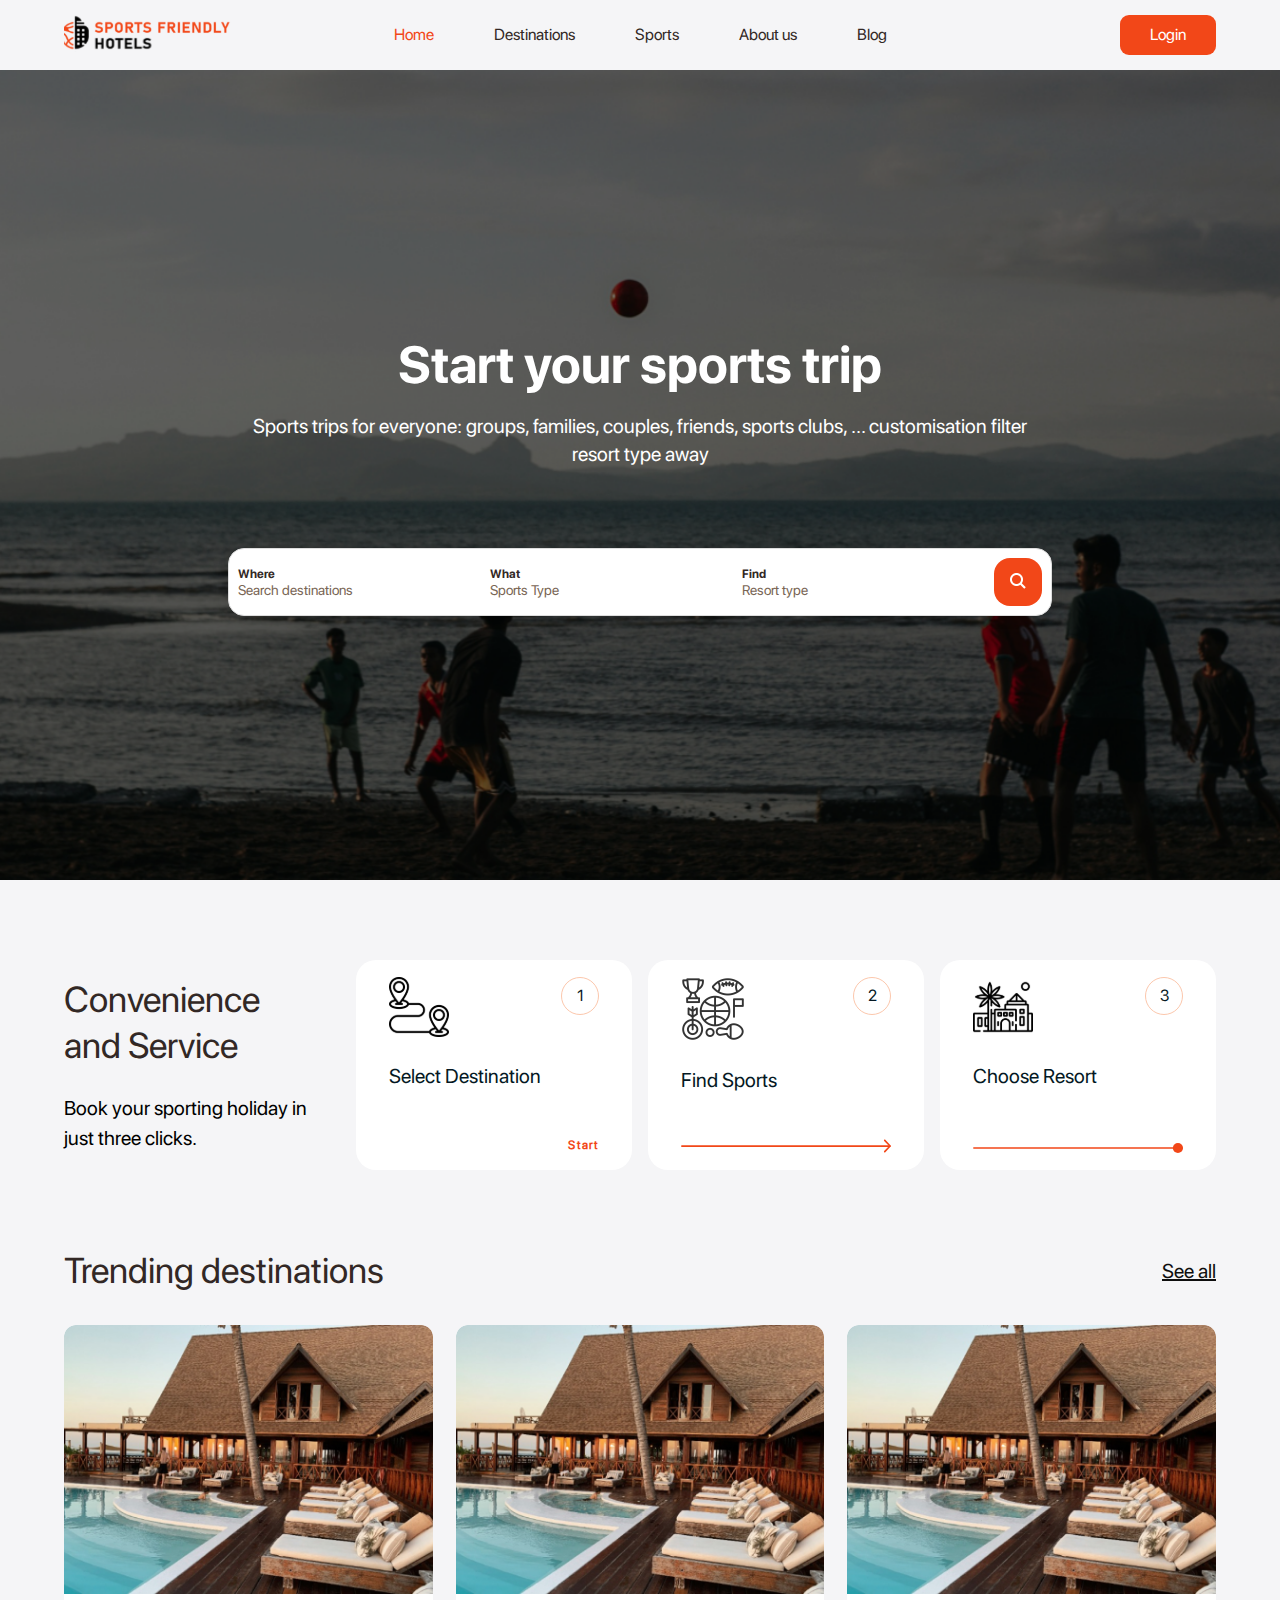
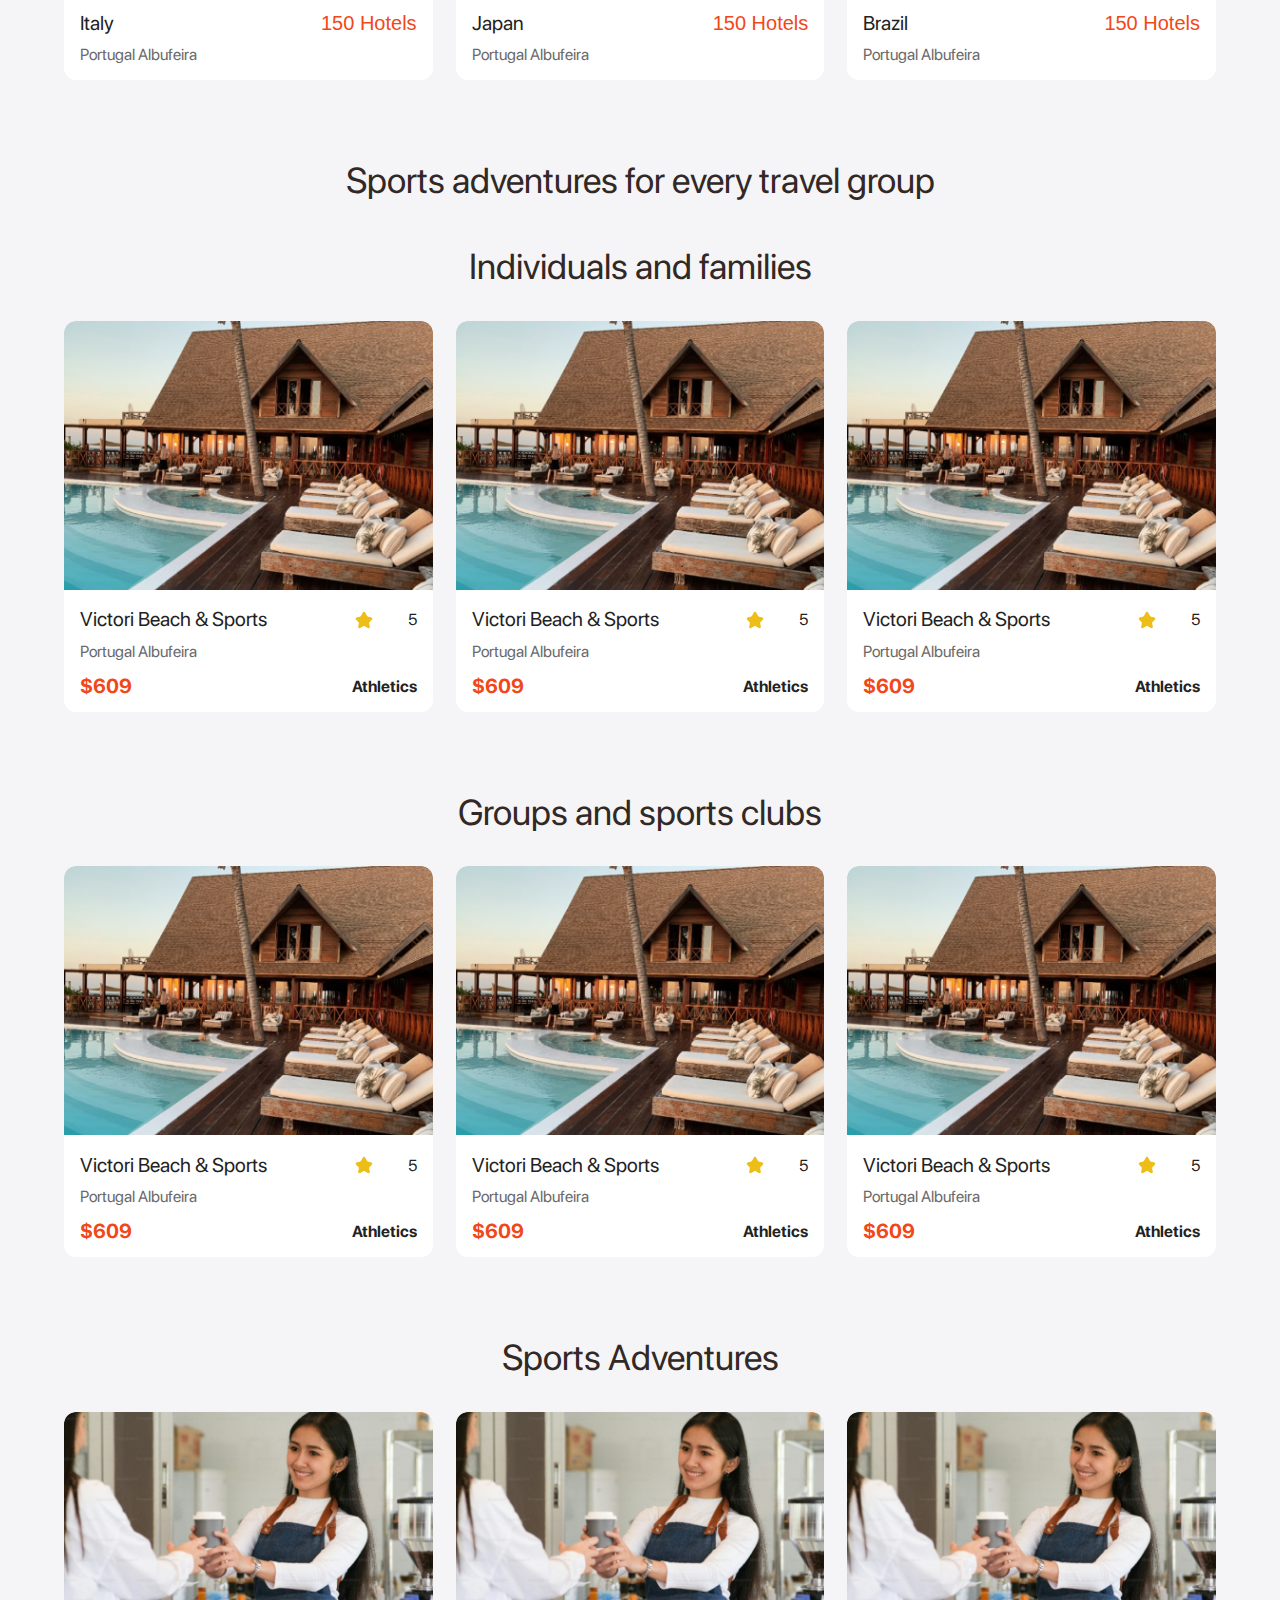
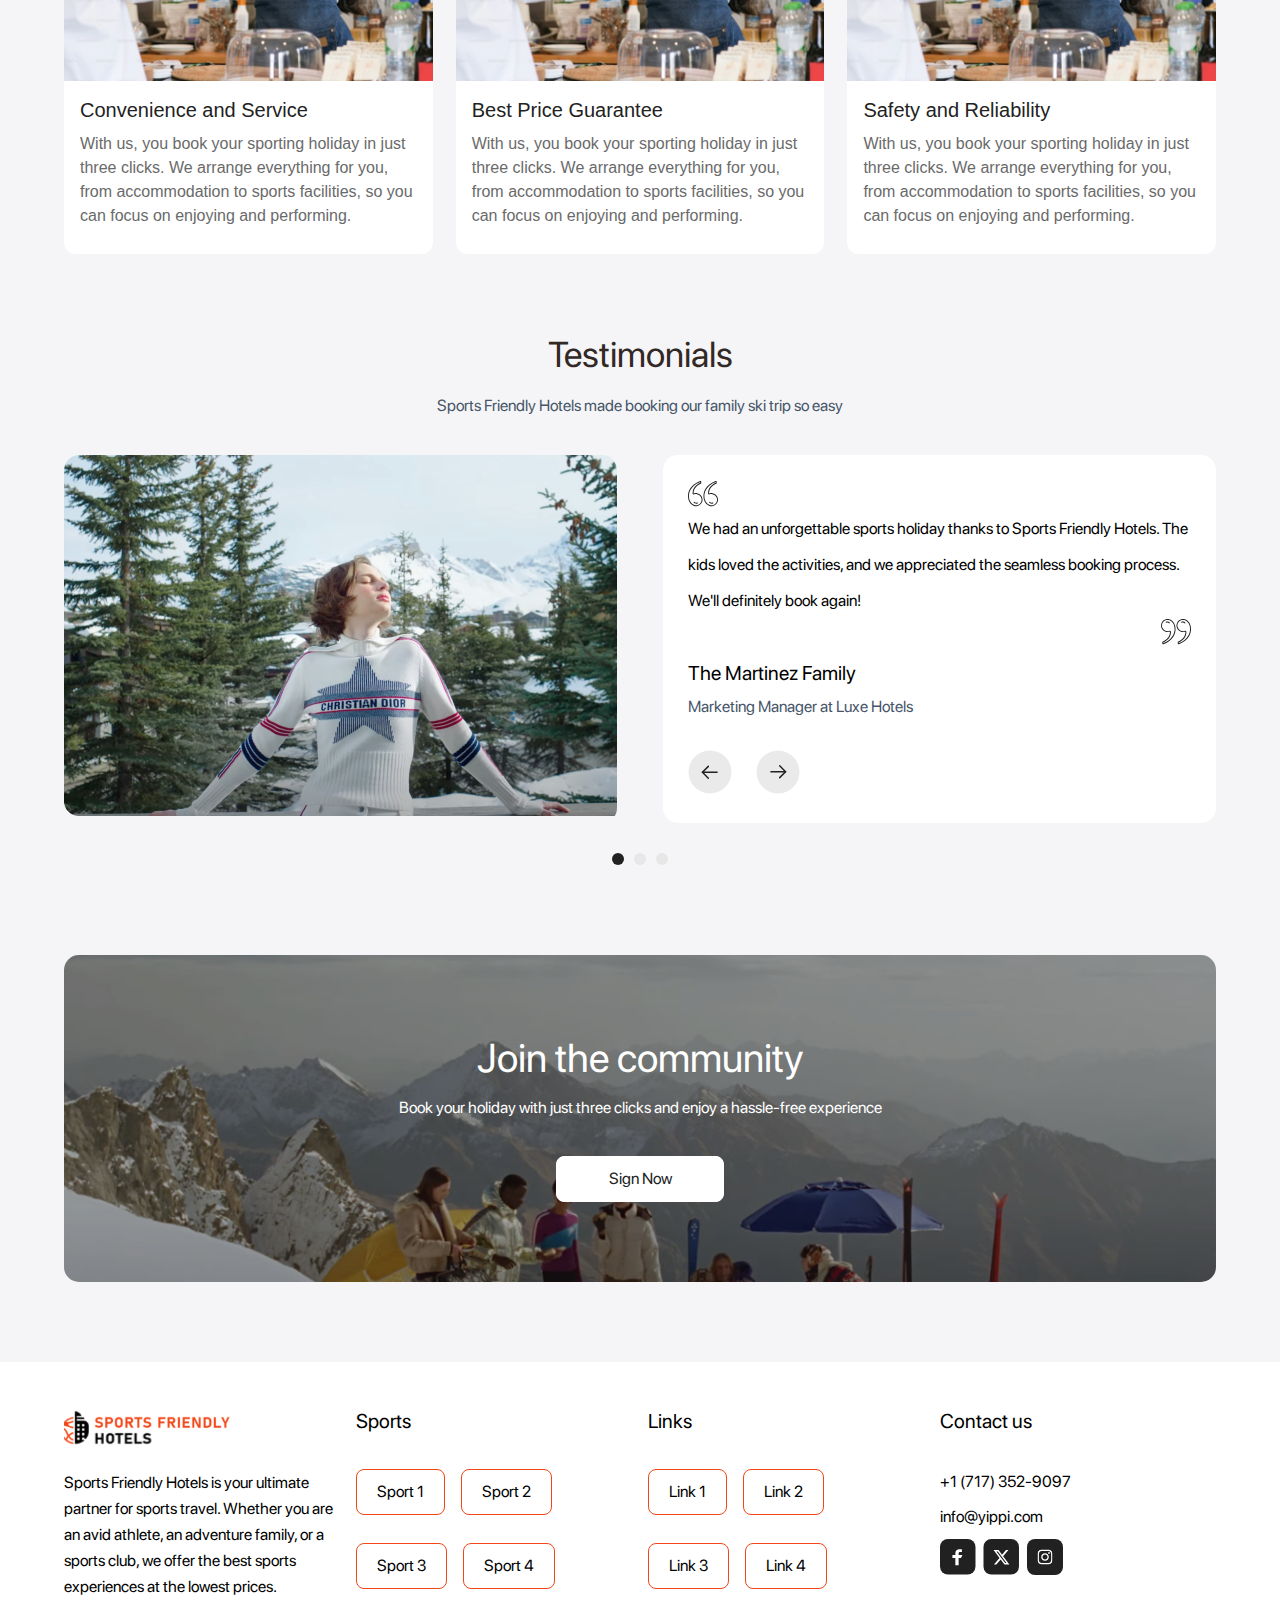
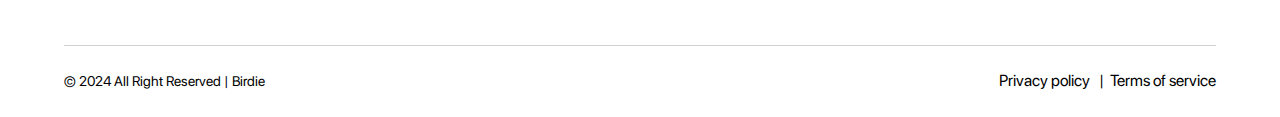
==== index.html @ bbcb5675 "sport website added" ====
<!DOCTYPE html>
<html lang="en">
  <head>
    <meta charset="UTF-8" />
    <meta name="viewport" content="width=device-width, initial-scale=1.0" />
    <title>Document</title>
    <link rel="stylesheet" href="./css/style.css" />
  </head>
  <body>
    <!-- header == -->
    <div class="header">
      <div class="logo">
        <a href="./index.html"><img src="./img/logoHome.svg" alt="" /></a>
      </div>
      <ul>
        <li><a class="active" href="./index.html">Home</a></li>
        <li><a href="./search.html">Destinations</a></li>
        <li><a href="#">Sports</a></li>
        <li><a href="./about.html">About us</a></li>
        <li><a href="#">Blog</a></li>
      </ul>
      <div class="login">
        <a href="./login.html">Login</a>
      </div>
    </div>
    <!-- hero == -->
    <div class="hero">
      <div class="heroInner">
        <h2>Start your sports trip</h2>
        <p>
          Sports trips for everyone: groups, families, couples, friends, sports
          clubs, ... customisation filter resort type away
        </p>
        <form class="filter">
          <div class="where" id="whereSelect">
            <h6>Where</h6>
            <p style="margin: 0px" class="addSelect">Search destinations</p>
            <div class="dropDown">
              <div class="dropInner">
                <span class="where">Griekenland</span>
                <span class="where">Portugal</span>
                <span class="where">Spain</span>
                <span class="where">Spanje</span>
                <span class="where">Turkije</span>
                <span class="where">Verenigd Koninkrijk</span>
              </div>
            </div>
          </div>
          <div class="what" id="whatSelect">
            <h6>What</h6>
            <p style="margin: 0px" class="addSelectSports">Sports Type</p>
            <div class="dropDownSport">
              <div class="dropInnerSport">
                <span class="what">Football</span>
                <span class="what">Triathlon</span>
                <span class="what">Swimming</span>
                <span class="what">Tennis</span>
                <span class="what">Yoga</span>
                <span class="what">Fitness</span>
                <span class="what">Athletics</span>
                <span class="what">Golf</span>
                <span class="what">Handball</span>
                <span class="what">Hiking</span>
                <span class="what">Hockey</span>
                <span class="what">Rugby</span>
                <span class="what">Table tennis</span>
                <span class="what">Basketball</span>
                <span class="what">Climbing</span>
                <span class="what">Squash</span>
                <span class="what">Windsurfing</span>
                <span class="what">Cycling</span>
                <span class="what">Sking</span>
                <span class="what">Snowboarding</span>
                <span class="what">Athletics - throwing events</span>
                <span class="what">Athletics - jumping events</span>
              </div>
            </div>
          </div>
          <div class="find" id="findSelect">
            <h6>Find</h6>
            <p style="margin: 0px" class="addSelectResort">Resort type</p>
            <div class="dropDownResort">
              <div class="dropInnerResort">
                <span class="resort">Sports Hotels</span>
                <span class="resort">Hotels near Sports Arenas</span>
                <span class="resort">Resort and Holiday Hotels</span>
                <span class="resort">Budget Hotels and Motels</span>
                <span class="resort">Aparthotels</span>
                <span class="resort">Hotels with Sports Bars</span>
                <span class="resort">Hostels</span>
                <span class="resort">Business Hotels</span>
              </div>
            </div>
          </div>
          <button class="btnSearch">
           <a href="./search.html"> <img src="./img/search.png" alt="" /></a>
          </button>
        </form>
      </div>
    </div>

    <!-- convenience ==== -->
    <div class="convenience">
      <div class="row">
        <div class="card">
          <h3>Convenience and Service</h3>
          <p>Book your sporting holiday in just three clicks.</p>
        </div>
        <div class="card">
          <div class="headCard">
            <img src="./img/destinationIcon.svg" alt="" />
            <span>1</span>
          </div>
          <p class="selectPara">Select Destination</p>
          <p class="start">Start</p>
        </div>
        <div class="card">
          <div class="headCard">
            <img src="./img/sportIcon.svg" alt="" />
            <span>2</span>
          </div>
          <p class="selectPara">Find Sports</p>
          <img class="findLine" src="./img/findLine.svg" alt="" />
        </div>
        <div class="card">
          <div class="headCard">
            <img src="./img/resortIcon.svg" alt="" />
            <span>3</span>
          </div>
          <p class="selectPara">Choose Resort</p>
          <img class="findLine" src="./img/choseResotLIne.svg" alt="" />
        </div>
      </div>
    </div>
    <!-- trending destinations === -->
    <div class="trendingDestination">
      <div class="inner">
        <div class="headerTrending">
          <h3>Trending destinations</h3>
          <a href="#">See all</a>
        </div>
        <div class="rowList">
          <div class="card">
            <img class="heroImgCard" src="./img/imagesHotel.png" alt="" />
            <div class="detailsCard">
              <div class="rowCard">
                <h4>Italy</h4>
                <h3>150 Hotels</h3>
              </div>
              <p style="margin-bottom: 0px!important;">Portugal Albufeira</p>
            </div>
          </div>
          <div class="card">
            <img class="heroImgCard" src="./img/imagesHotel.png" alt="" />
            <div class="detailsCard">
              <div class="rowCard">
                <h4>Japan</h4>
                <h3>150 Hotels</h3>
              </div>
              <p style="margin-bottom: 0px!important;">Portugal Albufeira</p>
            </div>
          </div>
          <div class="card">
            <img class="heroImgCard" src="./img/imagesHotel.png" alt="" />
            <div class="detailsCard">
              <div class="rowCard">
                <h4>Brazil</h4>
                <h3>150 Hotels</h3>
              </div>
              <p style="margin-bottom: 0px!important;">Portugal Albufeira</p>
            </div>
          </div>
        </div>
      </div>
    </div>

    <!-- Sports adventures for every travel group
Individuals and families -->
    <div class="trendingDestination sportAdv">
      <div class="inner">
        <div class="headerTrending">
          <h3 style="text-align: center; width: 100%">
            Sports adventures for every travel group <br /> <br> 
            Individuals and families
          </h3>
          <!-- <a href="#">See all</a> -->
        </div>
        <div class="rowList">
          <div class="card">
            <img class="heroImgCard" src="./img/imagesHotel.png" alt="" />
            <div class="detailsCard">
              <div class="rowCard">
                <h4>Victori Beach & Sports</h4>
                <span><img src="./img/star.svg" alt="" /> 5</span>
              </div>
              <p>Portugal Albufeira</p>
              <div class="footerCard">
                <h3>$609</h3>
                <h4>Athletics</h4>
              </div>
            </div>
          </div>
          <div class="card">
            <img class="heroImgCard" src="./img/imagesHotel.png" alt="" />
            <div class="detailsCard">
              <div class="rowCard">
                <h4>Victori Beach & Sports</h4>
                <span><img src="./img/star.svg" alt="" /> 5</span>
              </div>
              <p>Portugal Albufeira</p>
              <div class="footerCard">
                <h3>$609</h3>
                <h4>Athletics</h4>
              </div>
            </div>
          </div>
          <div class="card">
            <img class="heroImgCard" src="./img/imagesHotel.png" alt="" />
            <div class="detailsCard">
              <div class="rowCard">
                <h4>Victori Beach & Sports</h4>
                <span><img src="./img/star.svg" alt="" /> 5</span>
              </div>
              <p>Portugal Albufeira</p>
              <div class="footerCard">
                <h3>$609</h3>
                <h4>Athletics</h4>
              </div>
            </div>
          </div>
        </div>
      </div>
    </div>

    <!-- Groups and sports clubs here ====== -->
    <div class="trendingDestination GroupsAdnClub">
      <div class="inner">
        <div class="headerTrending">
          <h3 style="text-align: center; width: 100%">
            Groups and sports clubs
          </h3>
          <!-- <a href="#">See all</a> -->
        </div>
        <div class="rowList">
          <div class="card">
            <img class="heroImgCard" src="./img/imagesHotel.png" alt="" />
            <div class="detailsCard">
              <div class="rowCard">
                <h4>Victori Beach & Sports</h4>
                <span><img src="./img/star.svg" alt="" /> 5</span>
              </div>
              <p>Portugal Albufeira</p>
              <div class="footerCard">
                <h3>$609</h3>
                <h4>Athletics</h4>
              </div>
            </div>
          </div>
          <div class="card">
            <img class="heroImgCard" src="./img/imagesHotel.png" alt="" />
            <div class="detailsCard">
              <div class="rowCard">
                <h4>Victori Beach & Sports</h4>
                <span><img src="./img/star.svg" alt="" /> 5</span>
              </div>
              <p>Portugal Albufeira</p>
              <div class="footerCard">
                <h3>$609</h3>
                <h4>Athletics</h4>
              </div>
            </div>
          </div>
          <div class="card">
            <img class="heroImgCard" src="./img/imagesHotel.png" alt="" />
            <div class="detailsCard">
              <div class="rowCard">
                <h4>Victori Beach & Sports</h4>
                <span><img src="./img/star.svg" alt="" /> 5</span>
              </div>
              <p>Portugal Albufeira</p>
              <div class="footerCard">
                <h3>$609</h3>
                <h4>Athletics</h4>
              </div>
            </div>
          </div>
        </div>
      </div>
    </div>
    <!-- adventure here ==== -->
    <!-- <div class="adventure">
      <h3>Sports adventures for every travel group
        Individuals and families</h3>
      <div class="inner">
        <div class="row">
          <div class="card">
            <h4>Individual and Family</h4>
            <div class="text">
              <img src="./img/Search.svg" alt="" />
              <span>
                <h5>Experience</h5>
                <p>
                  Unique sports experiences, luxury accommodations, and carefree
                  holidays.
                </p>
              </span>
            </div>
            <div class="text">
              <img src="./img/Paper.svg" alt="" />
              <span>
                <h5>Wishes</h5>
                <p>Combination of rest, sports, and learning new things.</p>
              </span>
            </div>
            <div class="text">
              <img src="./img/Setting.svg" alt="" />
              <span>
                <h5>Objections</h5>
                <p>
                  Budget constraints, hassle-free booking, quality of
                  facilities.
                </p>
              </span>
            </div>
          </div>
          <div class="img">
            <img src="./img/Rectangle 8.png" alt="" />
          </div>
        </div>
        <div class="row">
          <div class="img">
            <img src="./img/Rectangle 8.png" alt="" />
          </div>
          <div class="card">
            <h4>Individual and Family</h4>
            <div class="text">
              <img src="./img/Search.svg" alt="" />
              <span>
                <h5>Experience</h5>
                <p>
                  Unique sports experiences, luxury accommodations, and carefree
                  holidays.
                </p>
              </span>
            </div>
            <div class="text">
              <img src="./img/Paper.svg" alt="" />
              <span>
                <h5>Wishes</h5>
                <p>Combination of rest, sports, and learning new things.</p>
              </span>
            </div>
            <div class="text">
              <img src="./img/Setting.svg" alt="" />
              <span>
                <h5>Objections</h5>
                <p>
                  Budget constraints, hassle-free booking, quality of
                  facilities.
                </p>
              </span>
            </div>
          </div>
        </div>
        <div class="row">
          <div class="card">
            <h4>Individual and Family</h4>
            <div class="text">
              <img src="./img/Search.svg" alt="" />
              <span>
                <h5>Experience</h5>
                <p>
                  Unique sports experiences, luxury accommodations, and carefree
                  holidays.
                </p>
              </span>
            </div>
            <div class="text">
              <img src="./img/Paper.svg" alt="" />
              <span>
                <h5>Wishes</h5>
                <p>Combination of rest, sports, and learning new things.</p>
              </span>
            </div>
            <div class="text">
              <img src="./img/Setting.svg" alt="" />
              <span>
                <h5>Objections</h5>
                <p>
                  Budget constraints, hassle-free booking, quality of
                  facilities.
                </p>
              </span>
            </div>
          </div>
          <div class="img">
            <img src="./img/Rectangle 8.png" alt="" />
          </div>
        </div>
      </div>
    </div> -->

    <!-- sports adventure ==== -->
    <div class="sportAdventure">
      <div class="inner">
        <h3>Sports Adventures</h3>
        <div class="row">
          <div class="card">
            <img src="./img/advn.png" alt="" />
            <div class="footerAdven">
              <h5>Convenience and Service</h5>
              <p>
                With us, you book your sporting holiday in just three clicks. We
                arrange everything for you, from accommodation to sports
                facilities, so you can focus on enjoying and performing.
              </p>
            </div>
          </div>
          <div class="card">
            <img src="./img/advn.png" alt="" />
            <div class="footerAdven">
              <h5>Best Price Guarantee</h5>
              <p>
                With us, you book your sporting holiday in just three clicks. We
                arrange everything for you, from accommodation to sports
                facilities, so you can focus on enjoying and performing.
              </p>
            </div>
          </div>
          <div class="card">
            <img src="./img/advn.png" alt="" />
            <div class="footerAdven">
              <h5>Safety and Reliability</h5>
              <p>
                With us, you book your sporting holiday in just three clicks. We
                arrange everything for you, from accommodation to sports
                facilities, so you can focus on enjoying and performing.
              </p>
            </div>
          </div>
        </div>
      </div>
    </div>

    <!-- testimonial here ==== -->
    <div class="testimonial">
      <div class="inner">
        <h3>Testimonials</h3>
        <p>Sports Friendly Hotels made booking our family ski trip so easy</p>
        <div class="row">
          <div class="leftContent">
            <img class="testCover" src="./img/testimonialCover.png" alt="" />
          </div>
          <div class="rightContent">
            <div class="slider">
              <div class="slide active">
                <div class="quote">
                  <span class="quote-symbol"
                    ><img src="./img/quoteTop.svg" alt=""
                  /></span>
                  <p>
                    We had an unforgettable sports holiday thanks to Sports
                    Friendly Hotels. The kids loved the activities, and we
                    appreciated the seamless booking process. We'll definitely
                    book again!
                  </p>
                  <span class="quote-symbol" style="width: 100%"
                    ><img
                      style="
                        display: block;
                        margin-left: auto;
                        margin-bottom: 17px;
                      "
                      src="./img/quoteBottom.svg"
                      alt=""
                  /></span>
                </div>
                <h5 class="author">The Martinez Family</h5>
                <p class="title" style="text-align: left; margin-bottom: 30px">
                  Marketing Manager at Luxe Hotels
                </p>
              </div>
              <div class="slide">
                <div class="quote">
                  <span class="quote-symbol"
                    ><img src="./img/quoteTop.svg" alt=""
                  /></span>
                  <p>
                    2 We had an unforgettable sports holiday thanks to Sports
                    Friendly Hotels. The kids loved the activities, and we
                    appreciated the seamless booking process. We'll definitely
                    book again!
                  </p>
                  <span class="quote-symbol" style="width: 100%"
                    ><img
                      style="
                        display: block;
                        margin-left: auto;
                        margin-bottom: 17px;
                      "
                      src="./img/quoteBottom.svg"
                      alt=""
                  /></span>
                </div>
                <h5 class="author">Martinez Family</h5>
                <p class="title" style="text-align: left; margin-bottom: 30px">
                  Marketing Manager at Luxe Hotels
                </p>
              </div>
              <div class="slide">
                <div class="quote">
                  <span class="quote-symbol"
                    ><img src="./img/quoteTop.svg" alt=""
                  /></span>
                  <p>
                    3 We had an unforgettable sports holiday thanks to Sports
                    Friendly Hotels. The kids loved the activities, and we
                    appreciated the seamless booking process. We'll definitely
                    book again!
                  </p>
                  <span class="quote-symbol" style="width: 100%"
                    ><img
                      style="
                        display: block;
                        margin-left: auto;
                        margin-bottom: 17px;
                      "
                      src="./img/quoteBottom.svg"
                      alt=""
                  /></span>
                </div>
                <h5 class="author">The Martinez</h5>
                <p class="title" style="text-align: left; margin-bottom: 30px">
                  Marketing Manager at Luxe Hotels
                </p>
              </div>

              <div class="arrows">
                <img
                  src="./img/leftArrow.svg"
                  class="arrow"
                  alt="Left Arrow"
                  onclick="prevSlide()"
                />
                <img
                  style="transform: rotate(180deg)"
                  src="./img/leftArrow.svg"
                  class="arrow"
                  alt="Right Arrow"
                  onclick="nextSlide()"
                />
              </div>
            </div>
          </div>
        </div>
        <div class="dots" style="padding: 10px"></div>
      </div>
    </div>

    <!-- join community === -->
    <div class="community">
      <div class="inner">
        <div class="detail">
          <h3>Join the community</h3>
          <p>
            Book your holiday with just three clicks and enjoy a hassle-free
            experience
          </p>
          <a href="#">Sign Now</a>
        </div>
      </div>
    </div>

    <div class="footer">
      <div class="innerFooter">
        <div class="row">
          <div class="col">
            <img class="logo" src="./img/logoHome.svg" alt="" />
            <p>
              Sports Friendly Hotels is your ultimate partner for sports travel.
              Whether you are an avid athlete, an adventure family, or a sports
              club, we offer the best sports experiences at the lowest prices.
            </p>
          </div>
          <div class="col">
            <h4>Sports</h4>
            <ul>
              <li><a href="#">Sport 1</a></li>
              <li><a href="#">Sport 2</a></li>
              <li><a href="#">Sport 3</a></li>
              <li><a href="#">Sport 4</a></li>
            </ul>
          </div>
          <div class="col">
            <h4>Links</h4>
            <ul>
              <li><a href="#">Link 1</a></li>
              <li><a href="#">Link 2</a></li>
              <li><a href="#">Link 3</a></li>
              <li><a href="#">Link 4</a></li>
            </ul>
          </div>
          <div class="col">
            <h4>Contact us</h4>
            <a href="tel:+1 (717) 352-9097">+1 (717) 352-9097</a>
            <a href="mailto:info@yippi.com">info@yippi.com</a>
            <div class="social">
              <a href="#"><img src="./img/facebook.svg" alt=""></a>
              <a href="#"><img src="./img/x.svg" alt=""></a>
              <a href="#"><img src="./img/instagram.svg" alt=""></a>
            </div>
          </div>
        </div>
        <div class="copyRight">
          <p>© 2024 All Right Reserved | Birdie</p>
          <div class="links">
            <a href="#">Privacy policy &nbsp;&nbsp;|&nbsp;&nbsp;</a>
            <a href="#">Terms of service</a>
            
          </div>
        </div>
      </div>
    </div>

    <script>
      let currentSlideIndex = 0;
      const slides = document.querySelectorAll(".slide");
      const dotsContainer = document.querySelector(".dots");

      // Create dots based on the number of slides
      slides.forEach((_, index) => {
        const dot = document.createElement("span");
        dot.classList.add("dot");
        if (index === 0) {
          dot.classList.add("active");
        }
        dot.addEventListener("click", () => currentSlide(index));
        dotsContainer.appendChild(dot);
      });

      const dots = document.querySelectorAll(".dot");

      function showSlide(index) {
        slides.forEach((slide, i) => {
          slide.classList.remove("active");
          dots[i].classList.remove("active");
          if (i === index) {
            slide.classList.add("active");
            dots[i].classList.add("active");
          }
        });
      }

      function nextSlide() {
        currentSlideIndex = (currentSlideIndex + 1) % slides.length;
        showSlide(currentSlideIndex);
      }

      function prevSlide() {
        currentSlideIndex =
          (currentSlideIndex - 1 + slides.length) % slides.length;
        showSlide(currentSlideIndex);
      }

      function currentSlide(index) {
        currentSlideIndex = index;
        showSlide(currentSlideIndex);
      }
    </script>
    <script>
      // whereSelect functionality
      const whereSelect = document.getElementById("whereSelect");
      const addSelect = whereSelect.querySelector(".addSelect");
      const dropDown = whereSelect.querySelector(".dropDown");
      const dropDownItems = dropDown.querySelectorAll(".where");

      whereSelect.addEventListener("click", (event) => {
        if (event.target === addSelect || event.target.closest(".addSelect")) {
          dropDown.style.display =
            dropDown.style.display === "block" ? "none" : "block";
        }
      });

      dropDownItems.forEach((item) => {
        item.addEventListener("click", () => {
          addSelect.textContent = item.textContent;
          dropDown.style.display = "none";
        });
      });

      document.addEventListener("click", (event) => {
        if (!event.target.closest("#whereSelect")) {
          dropDown.style.display = "none";
        }
      });

      // whatSelect functionality
      const whatSelect = document.getElementById("whatSelect");
      const addSelectSports = whatSelect.querySelector(".addSelectSports");
      const dropDownSport = whatSelect.querySelector(".dropDownSport");
      const dropDownSportItems = dropDownSport.querySelectorAll(".what");

      whatSelect.addEventListener("click", (event) => {
        if (
          event.target === addSelectSports ||
          event.target.closest(".addSelectSports")
        ) {
          dropDownSport.style.display =
            dropDownSport.style.display === "block" ? "none" : "block";
        }
      });

      dropDownSportItems.forEach((item) => {
        item.addEventListener("click", () => {
          addSelectSports.textContent = item.textContent;
          dropDownSport.style.display = "none";
        });
      });

      document.addEventListener("click", (event) => {
        if (!event.target.closest("#whatSelect")) {
          dropDownSport.style.display = "none";
        }
      });

      // findSelect functionality
      const findSelect = document.getElementById("findSelect");
      const addSelectResort = findSelect.querySelector(".addSelectResort");
      const dropDownResort = findSelect.querySelector(".dropDownResort");
      const dropDownResortItems = dropDownResort.querySelectorAll(".resort");

      findSelect.addEventListener("click", (event) => {
        if (
          event.target === addSelectResort ||
          event.target.closest(".addSelectResort")
        ) {
          dropDownResort.style.display =
            dropDownResort.style.display === "block" ? "none" : "block";
        }
      });

      dropDownResortItems.forEach((item) => {
        item.addEventListener("click", () => {
          addSelectResort.textContent = item.textContent;
          dropDownResort.style.display = "none";
        });
      });

      document.addEventListener("click", (event) => {
        if (!event.target.closest("#findSelect")) {
          dropDownResort.style.display = "none";
        }
      });
    </script>
  </body>
</html>
---- css/style.css ----
@font-face {
  font-family: sfPro;
  src: url(./../fonts/SFPRODISPLAYBOLD.OTF);
}

@font-face {
  font-family: sfProLight;
  src: url(./../fonts/SFPRODISPLAYREGULAR.OTF);
}
@import url("https://fonts.googleapis.com/css2?family=Merriweather:ital,wght@0,300;0,400;0,700;0,900;1,300;1,400;1,700;1,900&display=swap");
@import url("https://fonts.googleapis.com/css2?family=Roboto:ital,wght@0,100;0,300;0,400;0,500;0,700;0,900;1,100;1,300;1,400;1,500;1,700;1,900&display=swap");
* {
  padding: 0px;
  margin: 0px;
  box-sizing: border-box;
}

.top {
  width: 100%;
  height: 100%;
  display: flex;
}

.top .left {
  width: 50%;
  height: 100vh;
  background: #191919;
  position: relative;
  display: flex;
  align-items: center;
  justify-content: center;
}

.top .left .contentLeft {
  width: 90%;
  margin: auto;
}

.top .left .contentLeft img {
  display: block;
  margin: auto;
  max-width: 90%;
  width: 100%;
  margin-bottom: 57px;
}

.top .left .contentLeft h2 {
  font-family: sfPro;
  font-size: 29px;
  font-weight: 510;
  line-height: 44px;
  text-align: center;
  color: #fff;
}

.top .left .logo {
  position: absolute;
  top: 5%;
  left: 5%;
}

.top .right {
  width: 50%;
  height: 100vh;
  background: #f5f5f7;
  display: flex;
  align-items: center;
  justify-content: center;
}

.top .right form {
  max-width: 538px;
  width: 90%;
  margin: auto;
}

.top .right form h5 {
  text-align: center;
  font-family: sfProLight;
  font-size: 26px;
  font-weight: 400;
  line-height: 31.03px;
  letter-spacing: 0.02em;
  text-align: center;
  color: #322825;
  margin-bottom: 12px;
}

.top .right form p {
  font-family: sfProLight;
  font-size: 16px;
  font-weight: 400;
  line-height: 28px;
  letter-spacing: 0.02em;
  text-align: center;
  color: #322825;
  margin-bottom: 59px;
}

.top .right form .login-container {
  width: 100%;
}

.top .right form .login-container label {
  font-family: sfProLight;
  font-size: 16px;
  font-weight: 400;
  line-height: 19.09px;
  text-align: left;
  color: #322825;
  display: block;
  margin-bottom: 11px;
}

.top .right form .login-container .input {
  border: 1px solid #322825;
  height: 54px;
  width: 100%;
  background: transparent;
  padding: 18px 40px 19px 15px;
  gap: 0px;
  border-radius: 10px;
  border: 1px 0px 0px 0px;
  opacity: 0px;
  margin-bottom: 20px;
}

.login-form input[type="email"],
.login-form input[type="password"] {
  width: 100%;
  padding: 0.5rem;
  margin-bottom: 1rem;
  border: 1px solid #ccc;
  border-radius: 4px;
}

.top .right form .login-container .password-container {
  position: relative;
  display: flex;
  align-items: center;
  justify-content: space-between;
}

.top .right form .login-container .password-container span {
  margin-top: -10px;
  height: 70%;
  display: flex;
  align-items: center;
  justify-content: center;
}

.top .right form .login-container .password-container .toggle-password {
  position: absolute;
  right: 10px;
  top: 50%;
  transform: translateY(-50%);
  cursor: pointer;
}

.top .right form .login-container .options {
  display: flex;
  justify-content: space-between;
  align-items: center;
  margin-bottom: 38px;
}

.top .right form .login-container .options .reset-password {
  font-family: sfProLight;
  font-size: 16px;
  font-weight: 400;
  line-height: 19.09px;
  color: #322825;
  text-decoration: none;
}

.top .right form .login-container .login-button {
  background: #f24718;
  color: white;
  border: none;
  height: 55px;
  width: 100%;
  border-radius: 4px;
  cursor: pointer;
  font-family: sfPro;
  font-size: 16px;
  font-weight: 510;
  line-height: 19.09px;
  text-align: center;
  margin-bottom: 53px;
}

.top .right form .login-container .divider {
  text-align: center;
  margin: 1rem 0;
  width: 60%;
  margin: auto;
  position: relative;
  font-family: sfProLight;
  font-size: 16px;
  font-weight: 400;
  line-height: 19.09px;
  margin-bottom: 53px;
}

.top .right form .login-container .divider::before,
.top .right form .login-container .divider::after {
  content: "";
  display: inline-block;
  width: 40%;
  height: 1px;
  background-color: #131313;
  position: absolute;
  top: 50%;
}

.top .right form .login-container .divider::before {
  left: 0;
}

.top .right form .login-container .divider::after {
  right: 0;
}

.top .right form .login-container .google-button {
  border: 1px solid #f2601c;
  background-color: white;
  height: 50px;
  width: 100%;
  border-radius: 4px;
  cursor: pointer;
  display: flex;
  justify-content: center;
  align-items: center;
  font-family: sfProLight;
  font-size: 16px;
  font-weight: 400;
  line-height: 19.09px;
  color: #131313;
}

.google-icon {
  margin-right: 10px;
}
body {
  background: #f5f5f7;
}
/* home page css here ====== */
.header {
  display: flex;
  align-items: center;
  justify-content: space-between;
  background: #f5f5f7;
  height: 70px;
  padding: 0px 5%;
}

.header ul {
  display: flex;
  align-items: center;
  justify-content: center;
}
.header ul li {
  list-style-type: none;
}
.header ul li a {
  font-family: sfProLight;
  font-size: 16px;
  font-weight: 510;
  line-height: 24px;
  padding: 0px 30px;
  color: #322825;
  text-decoration: none;
}
.header ul li a.active {
  color: #f24718;
}
.header ul li a:hover {
  color: #f24718;
}
.header .login {
  width: 171px;
  display: flex;
  align-items: center;
  justify-content: flex-end;
}
.header .login a {
  width: 96px;
  height: 40px;
  border-radius: 9px;
  background: #f24718;
  font-family: sfProLight;
  font-size: 16px;
  font-weight: 400;
  line-height: 26px;
  text-align: center;
  color: #ffffff;
  display: flex;
  align-items: center;
  justify-content: center;
  text-decoration: none;
}
/* hero -=== */
.hero {
  width: 100%;
  height: 90vh;

  background-image: url("./../img/heroBg.png");
  background-position: center;
  background-size: cover;
  background-repeat: no-repeat;
  display: flex;
  align-items: center;
  justify-content: center;
}
.hero .heroInner h2 {
  font-family: sfPro;
  font-size: 52px;
  font-weight: 590;
  line-height: 62.05px;
  text-align: center;
  color: #ffffff;
  margin-bottom: 16px;
}
.hero .heroInner p {
  font-family: sfProLight;
  font-size: 20px;
  font-weight: 400;
  line-height: 28px;
  text-align: center;
  color: #ffffff;
  max-height: 776px;
  margin: auto;
  width: 90%;
  margin-bottom: 80px;
}

.hero .heroInner .filter,
.filter {
  max-width: 892px;
  width: 90%;
  margin: auto;
  display: flex;
  align-items: center;
  justify-content: space-between;
  background: #ffffff;
  border: 1px solid #dddddd;
  box-shadow: 0px 1px 2px 0px #00000014;
  border-radius: 16px;
  box-shadow: 0px 3px 12px 0px #0000001a;
  padding: 9px;
}

.hero .heroInner .filter .btnSearch,
.filter .btnSearch {
  width: 48px;
  height: 48px;
  gap: 0px;
  border-radius: 16px;
  opacity: 0px;
  background: #f24718;
  border: none;
  outline: none;
  box-shadow: none;
  display: flex;
  align-items: center;
  justify-content: center;
  cursor: pointer;
}

.hero .heroInner .filter .where,
.hero .heroInner .filter .what,
.hero .heroInner .filter .find,
.filter .where,
.filter .what,
.filter .find {
  width: 30%;
  cursor: pointer;
  position: relative;
}
.hero .heroInner .filter .where h6,
.hero .heroInner .filter .what h6,
.hero .heroInner .filter .find h6,
.filter .where h6,
.filter .what h6,
.filter .find h6 {
  font-family: sfPro;
  font-size: 12px;
  font-weight: 510;
  line-height: 16px;
  text-align: left;
  color: #322825;
  margin-bottom: 0px;
}
.hero .heroInner .filter .where p,
.hero .heroInner .filter .what p,
.hero .heroInner .filter .find p,
.filter .where p,
.filter .what p,
.filter .find p {
  font-family: sfProLight;
  font-size: 14px;
  font-weight: 400;
  line-height: 16.71px;
  text-align: left;
  color: #796655;
}

.hero .heroInner .filter .where .dropDown,
.hero .heroInner .filter .what .dropDownSport,
.hero .heroInner .filter .find .dropDownResort,
.filter .where .dropDown,
.filter .what .dropDownSport,
.filter .find .dropDownResort {
  position: absolute;
  top: 110%;
  display: none;
  background: #f5f5f7;
  width: 414px;
  padding: 10px;
  gap: 10px;
  border-radius: 16px;
  opacity: 0px;
  padding: 10px;

  z-index: 99;
}
.hero .heroInner .filter .find .dropDownResort,
.filter .find .dropDownResort {
  right: 0px;
}
.hero .heroInner .filter .where .dropDown .dropInner,
.hero .heroInner .filter .what .dropDownSport .dropInnerSport,
.hero .heroInner .filter .find .dropDownResort .dropInnerResort,
.filter .where .dropDown .dropInner,
.filter .what .dropDownSport .dropInnerSport,
.filter .find .dropDownResort .dropInnerResort {
  width: 100%;
  display: flex;
  justify-content: space-between;
  flex-wrap: wrap;
}
.hero .heroInner .filter .what .dropDownSport .dropInnerSport,
.filter .what .dropDownSport .dropInnerSport {
  max-height: 496px;
  overflow-y: auto;
}
.hero .heroInner .filter .where .dropDown span,
.hero .heroInner .filter .what .dropDownSport span,
.hero .heroInner .filter .find .dropDownResort .dropInnerResort span,
.filter .where .dropDown span,
.filter .what .dropDownSport span,
.filter .find .dropDownResort .dropInnerResort span {
  width: 48%;
  height: auto;
  padding: 12px 19px 12px 19px;
  border-radius: 8px;
  opacity: 0px;
  background: #ffffff;
  margin-bottom: 2%;
  font-family: sfProLight;
  font-size: 16px;
  font-weight: 400;
  line-height: 19.09px;
  text-align: left;
  color: #322825;
}
.hero .heroInner .filter .find .dropDownResort .dropInnerResort span,
.filter .find .dropDownResort .dropInnerResort span {
  width: 100%;
}
/* convenience ======= */
.convenience {
  width: 100%;
  margin: auto;
}
.convenience .row {
  max-width: 1340px;
  width: 90%;
  margin: 80px auto;
  display: flex;
  justify-content: space-between;
}
.convenience .row .card {
  width: 24%;
  padding: 17px 33px;
  background: #ffffff;
  border-radius: 20px;
  position: relative;
}
.convenience .row .card:nth-child(1) {
  background: transparent;
  padding-left: 0px !important;
}
.convenience .row .card:nth-child(1) h3 {
  font-family: sfProLight;
  font-size: 36px;
  font-weight: 590;
  line-height: 46px;
  text-align: left;
  color: #322825;
  margin-bottom: 24px;
}
.convenience .row .card:nth-child(1) p {
  font-family: sfProLight;
  font-size: 20px;
  font-weight: 400;
  line-height: 30px;
  text-align: left;
  color: #000000;
}
.convenience .row .card .headCard {
  width: 100%;
  display: flex;
  justify-content: space-between;
  margin-bottom: 24px;
}

.convenience .row .card .headCard span {
  width: 38px;
  height: 38px;
  border-radius: 50%;
  display: flex;
  align-items: center;
  justify-content: center;
  border: 1px solid #fcc7ac;
  font-family: sfProLight;
  font-size: 16px;
  font-weight: 400;
  line-height: 26px;
  color: #041823;
}
.convenience .row .card .selectPara {
  font-family: sfProLight;
  font-size: 20px;
  font-weight: 400;
  line-height: 30px;
  text-align: left;
  color: #041823;
}

.convenience .row .card .start {
  position: absolute;
  bottom: 17px;
  right: 33px;
  font-family: sfProLight;
  font-size: 12px;
  font-weight: 600;
  line-height: 16px;
  letter-spacing: 1.2000000476837158px;
  color: #f24718;
}
.convenience .row .card .findLine {
  position: absolute;
  bottom: 17px;
  width: calc(100% - 66px);
  left: 33px;
  right: 33px;
}

.trendingDestination {
  width: 100%;
}

.trendingDestination .inner {
  max-width: 1340px;
  width: 90%;
  margin: auto;
  margin-bottom: 80px;
}
.trendingDestination .inner .headerTrending {
  display: flex;
  align-items: center;
  justify-content: space-between;
  margin-bottom: 32px;
}
.trendingDestination .inner .headerTrending h3 {
  font-family: sfProLight;
  font-size: 36px;
  font-weight: 590;
  line-height: 42.96px;
  text-align: left;
  color: #322825;
}
.trendingDestination .inner .headerTrending a {
  font-family: sfProLight;
  font-size: 20px;
  font-weight: 400;
  line-height: 23.87px;
  color: var(--Color, #0e0e0e);
}

.trendingDestination .inner .rowList {
  width: 100%;
  display: flex;
  justify-content: space-between;
}
.trendingDestination .inner .rowList .card {
  width: 32%;
  border-radius: 12px;
  overflow: hidden;
  background: #ffffff;
}
.trendingDestination .inner .rowList .card .heroImgCard {
  width: 100%;
  object-fit: cover;
  margin-bottom: 16px;
}
.trendingDestination .inner .rowList .card .detailsCard {
  padding: 0px 16px 16px 16px;
}
.trendingDestination .inner .rowList .card .detailsCard .rowCard {
  display: flex;
  align-items: center;
  justify-content: space-between;
  margin-bottom: 12px;
}
.trendingDestination .inner .rowList .card .detailsCard .rowCard h4 {
  font-family: sfProLight;
  font-size: 20px;
  font-weight: 510;
  line-height: 19px;
  text-align: left;
  color: #222222;
}
.trendingDestination .inner .rowList .card .detailsCard .rowCard h3{
  font-family: Roboto;
font-size: 20px;
font-weight: 500;
line-height: 19px;
font-family: "Roboto", sans-serif;
color: #F24718;

}
.trendingDestination .inner .rowList .card .detailsCard .rowCard span {
  display: flex;
  align-items: center;
  width: 63px;
  font-family: sfProLight;
  font-size: 16px;
  font-weight: 400;
  line-height: 19px;
  color: #222222;
  text-align: right;
  justify-content: space-between;
}

.trendingDestination .inner .rowList .card .detailsCard p {
  font-family: sfProLight;
  font-size: 16px;
  font-weight: 400;
  line-height: 19px;
  text-align: left;
  color: #6a6a6a;
  margin-bottom: 16px;
}
.trendingDestination .inner .rowList .card .detailsCard .footerCard {
  display: flex;
  align-items: center;
  justify-content: space-between;
}
.trendingDestination .inner .rowList .card .detailsCard .footerCard h3 {
  font-family: sfPro;
  font-size: 20px;
  font-weight: 510;
  line-height: 19px;
  text-align: left;
  color: #f24718;
}
.trendingDestination .inner .rowList .card .detailsCard .footerCard h4 {
  font-family: sfPro;
  font-size: 16px;
  font-weight: 500;
  line-height: 19px;
  color: #222222;
}

/* adventure here ==== */
.adventure {
  width: 100%;
}
.adventure h3 {
  font-family: sfProLight;
  font-size: 36px;
  font-weight: 590;
  padding: 0px 5%;
  line-height: 42.96px;
  text-align: center;
  color: #322825;
  margin-bottom: 32px;
}
.adventure .inner {
  max-width: 1340px;
  width: 90%;
  margin: auto;
  margin-bottom: 80px;
}
.adventure .inner .row {
  width: 100%;
  display: flex;
  justify-content: space-between;
  margin-bottom: 40px;
}
.adventure .inner .row .card,
.adventure .inner .row .img {
  width: 48%;
  height: 496px;
  background: #ffffff;
  border-radius: 15px;
  padding: 40px;
}
.adventure .inner .row .card h4 {
  font-family: sfProLight;
  font-size: 36px;
  font-weight: 590;
  line-height: 50px;
  text-align: left;
  color: var(--Primary_color_palette-Primary, #212121);
  margin-bottom: 40px;
}
.adventure .inner .row .card .text {
  display: flex;
  align-items: flex-start;
  margin-bottom: 40px;
}
.adventure .inner .row .card .text span h5 {
  font-family: "Roboto", sans-serif;
  font-size: 20px;
  font-weight: 500;
  line-height: 19px;
  text-align: left;
  color: #222222;
  margin-bottom: 10.5px;
}
.adventure .inner .row .card .text span p {
  font-family: sfProLight;
  font-size: 16px;
  font-weight: 400;
  line-height: 26px;
  text-align: left;
  color: var(--Primary_color_palette-Primary, #212121);
}
.adventure .inner .row .card .text img {
  margin-right: 10px;
}
.adventure .inner .row .img {
  padding: 0px !important;
  overflow: hidden;
}
.adventure .inner .row .img img {
  width: 100%;
  object-fit: cover;
}

/* sports adventure====== */
.sportAdventure {
  width: 100%;
  margin-bottom: 80px;
}
.sportAdventure .inner {
  max-width: 1340px;
  width: 90%;
  margin: auto;
  margin-bottom: 80px;
}
.sportAdventure .inner h3 {
  font-family: sfProLight;
  font-size: 36px;
  font-weight: 590;
  line-height: 42.96px;
  text-align: center;
  color: #322825;
  margin-bottom: 32px;
}

.sportAdventure .inner .row {
  width: 100%;
  display: flex;
  justify-content: space-between;
}
.sportAdventure .inner .row .card {
  width: 32%;
  overflow: hidden;
  min-height: 442px;
  height: auto;
  background: #fff;
  border-radius: 12px;
}
.sportAdventure .inner .row .card img {
  width: 100%;
  height: auto;
}
.sportAdventure .inner .row .card .footerAdven {
  width: 100%;
  padding: 16px;
}
.sportAdventure .inner .row .card .footerAdven h5 {
  font-family: "Roboto", sans-serif;
  font-size: 20px;
  font-weight: 500;
  line-height: 19px;
  text-align: left;
  color: #222222;
  margin-bottom: 12px;
}

.sportAdventure .inner .row .card .footerAdven p {
  font-family: "Roboto", sans-serif;
  font-size: 16px;
  font-weight: 400;
  line-height: 24px;
  text-align: left;
  color: #6a6a6a;
}

/* our promises here ======== */

.ourPromises {
  width: 100%;
}
.ourPromises .inner {
  max-width: 1340px;
  width: 90%;
  margin: auto;
  margin-bottom: 80px;
}
.ourPromises .inner h3 {
  font-family: sfProLight;
  font-size: 36px;
  font-weight: 590;
  line-height: 42.96px;
  text-align: center;
  color: #322825;
  margin-bottom: 32px;
}

.ourPromises .inner .row {
  width: 100%;
  background: #ffffff;
  border-radius: 15px;
  padding: 30px;
  display: flex;
  justify-content: space-between;
}
.ourPromises .inner .row .card {
  width: 30%;
}
.ourPromises .inner .row .card img {
  display: block;
  margin: auto;
  margin-bottom: 8px;
}
.ourPromises .inner .row .card h5 {
  font-family: "Merriweather", serif;
  font-size: 18px;
  font-weight: 700;
  line-height: 27px;
  text-align: center;
  color: #09151b;
  margin-bottom: 8px;
}
.ourPromises .inner .row .card p {
  font-family: "Roboto", sans-serif;
  font-size: 16px;
  font-weight: 400;
  line-height: 28.8px;
  text-align: center;
  color: #09151b;
}

/* testimonial here ==== */
.testimonial {
  width: 100%;
}
.testimonial .inner {
  max-width: 1340px;
  width: 90%;
  margin: auto;
  margin-bottom: 80px;
}
.testimonial .inner h3 {
  font-family: sfProLight;
  font-size: 36px;
  font-weight: 590;
  line-height: 42.96px;
  text-align: center;
  color: #322825;
  margin-bottom: 16px;
}
.testimonial .inner p {
  font-family: sfProLight;
  font-size: 16px;
  font-weight: 400;
  line-height: 26px;
  text-align: center;
  color: #475569;
  margin-bottom: 36px;
}
.testimonial .inner .row {
  width: 100%;
  display: flex;
  justify-content: space-between;
}
.testimonial .inner .row .leftContent {
  width: 48%;
  align-items: center;
  border-radius: 15px;
  height: auto;
  overflow: hidden;
}
.testimonial .inner .row .leftContentt .testCover {
  width: 100%;
  height: 100%;
}
.testimonial .inner .row .rightContent {
  width: 48%;
  background: #fff;
  border-radius: 15px;
  padding: 25px;
}
.testimonial .inner .row .rightContent .slider {
  width: 100%;
  padding: 0px;
}
.testimonial .inner .row .rightContent .slider .slide {
  width: 100%;
  display: none;
}
.testimonial .inner .row .rightContent .slider .slide .quote p {
  font-family: sfProLight;
  font-size: 16px;
  font-weight: 400;
  line-height: 36px;
  text-align: left;
  color: #000000;
  margin-bottom: 0px;
}
.testimonial .inner .row .rightContent .slider .slide h5 {
  font-family: sfProLight;
  font-size: 20px;
  font-weight: 590;
  line-height: 23.87px;
  text-align: left;
  color: #000000;
  margin-bottom: 8px;
}
.testimonial .inner .row .rightContent .slider .arrows {
  width: 100%;
}
.testimonial .inner .row .rightContent .slider .arrows .right {
  width: 44px;
}
.testimonial .inner .row .rightContent .slider .arrows img {
  width: 44px;
  height: 44px;
  border-radius: 50%;
  cursor: pointer;
}
.testimonial .inner .row .rightContent .slider .arrows img:nth-child(1) {
  margin-right: 20px;
}
.testimonial .inner .row .rightContent .slider .slide.active {
  display: block;
}
.dots {
  display: flex;
  justify-content: center;
  margin-top: 20px;
}
.dot {
  width: 12px;
  height: 12px;
  margin: 0 5px;
  background: var(--Primary_color_palette-100, #e7e7e7);
  border-radius: 50%;
  display: inline-block;
  cursor: pointer;
}

.dot.active {
  background: var(--Primary_color_palette-Primary, #212121);
}

/* join community ===   */
.community {
  width: 100%;
}
.community .inner {
  max-width: 1340px;
  width: 90%;
  margin: auto;
  overflow: hidden;
  margin-bottom: 80px;
  /* height: 444px; */
  padding: 80px 20px;
  background-image: url("./../img/communityImg.png");
  background-position: center;
  background-size: cover;
  background-repeat: no-repeat;
  border-radius: 15px;
  display: flex;
  align-items: center;
  justify-content: center;
}
.community .inner h3 {
  font-family: sfProLight;
  font-size: 40px;
  font-weight: 590;
  line-height: 47.73px;
  text-align: center;
  color: var(--Other_color-White, #ffffff);
  margin-bottom: 12px;
}

.community .inner p {
  font-family: sfProLight;
  font-size: 16px;
  font-weight: 400;
  line-height: 26px;
  text-align: center;
  color: var(--Other_color-White, #ffffff);
  margin-bottom: 35px;
}
.community .inner a {
  display: block;
  width: 168px;
  height: 46px;
  border-radius: 8px;
  background: var(--Other_color-White, #ffffff);
  border: 1px solid var(--Other_color-White, #ffffff);
  display: flex;
  align-items: center;
  justify-content: center;
  font-family: sfProLight;
  font-size: 16px;
  font-weight: 400;
  line-height: 26px;
  color: var(--Primary_color_palette-Primary, #212121);
  text-decoration: none;
  margin: auto;
}

/* faq here ========= */
.faq {
  width: 100%;
}
.faq .inner {
  max-width: 1340px;
  width: 90%;
  margin: auto;
  margin-bottom: 80px;
}
.faq .inner .para {
  font-family: sfProLight;
  font-size: 18px;
  font-weight: 400;
  line-height: 27px;
  text-align: center;
  color: #f24718;
  margin-bottom: 12px;
}

.faq .inner h3 {
  font-family: sfProLight;
  font-size: 24px;
  font-weight: 700;
  line-height: 36px;
  text-align: center;
  color: #09151b;
  margin-bottom: 30px;
}

.faq .inner .accordion {
  width: 100%;
}

.faq .inner .accordion .accordion-item {
  border-bottom: 20px;
}

.accordion-item:last-child {
  border-bottom: none;
}

.faq .inner .accordion .accordion-item .accordion-header {
  display: flex;
  justify-content: space-between;
  align-items: center;
  height: 65px;
  cursor: pointer;
  background: #ffffff;
  padding: 18px 20px;
  transition: background-color 0.3s ease;
  border-radius: 8px;
}
.faq .inner .accordion .accordion-item .accordion-header span {
  font-family: sfProLight;
  font-size: 16px;
  font-weight: 400;
  line-height: 28.8px;
  text-align: left;
  color: #09151b;
}
.accordion-header:hover {
  background-color: #e2e2e2;
}

.accordion-content {
  max-height: 0;
  overflow: hidden;
  transition: max-height 0.3s ease;
  padding: 0 20px;
  margin-bottom: 20px;
  background-color: #fff;
  border-radius: 0px 0px 8px 8px;
}

.accordion-content p {
  padding: 20px 0;
  margin: 0;
  font-family: sfProLight;
  font-size: 16px;
  font-weight: 400;
  line-height: 28.8px;
  text-align: left;
  color: #09151b;
}

.accordion-header img {
  width: 20px;
  height: 20px;
  transition: transform 0.3s ease;
}

.accordion-header img.rotate {
  transform: rotate(180deg);
}

/* about here ====== */

.aboutHero {
  width: 100%;
  height: 90vh;

  background-image: url("./../img/aboutCover.png");
  background-position: center;
  background-size: cover;
  background-repeat: no-repeat;
  display: flex;
  align-items: center;
  justify-content: center;
  margin-bottom: 80px;
}
.searchHero {
  background-image: url("./../img/searchCover.png") !important;
}
.aboutHero .heroInner h2 {
  font-family: sfPro;
  font-size: 52px;
  font-weight: 590;
  line-height: 62.05px;
  text-align: center;
  color: #ffffff;
  margin-bottom: 16px;
}
.aboutHero .heroInner p {
  font-family: sfProLight;
  font-size: 20px;
  font-weight: 400;
  line-height: 28px;
  text-align: center;
  color: #ffffff;
  max-height: 776px;
  margin: auto;
  width: 90%;
  margin-bottom: 80px;
}
.mainContent {
  max-width: 1340px;
  width: 90%;
  margin: auto;
  margin-bottom: 80px;
}
.mainContent h3 {
  font-family: sfProLight;
  font-size: 36px;
  font-weight: 590;
  line-height: 42.96px;
  text-align: left;
  color: #322825;
  margin-bottom: 32px;
}
.mainContent h6 {
  font-family: sfProLight;
  font-size: 24px;
  font-weight: 510;
  line-height: 28px;
  text-align: left;
  color: var(--Primary_color_palette-Primary, #212121);
  margin-bottom: 12px;
}
.mainContent .card {
  padding: 40px;
  background: #ffffff;
  border-radius: 15px;
  margin-bottom: 80px;
}

.mainContent .card h5 {
  font-family: sfProLight;
  font-size: 36px;
  font-weight: 590;
  line-height: 50px;
  text-align: left;
  color: var(--Primary_color_palette-Primary, #212121);
  margin-bottom: 16px;
}

.mainContent .card p {
  font-family: sfProLight;
  font-size: 16px;
  font-weight: 400;
  line-height: 28px;
  text-align: left;
  color: var(--Primary_color_palette-Primary, #212121);
}

.mainContent .row {
  width: 100%;
  display: flex;
  justify-content: space-between;
  margin-bottom: 80px;
}
.mainContent .row img {
  width: 48%;
  height: 469px;
  border-radius: 15px;
  object-fit: cover;
}
.mainContent ul {
  margin-left: 14px;
}
.mainContent ul li {
  font-family: sfProLight;
  font-size: 16px;
  font-weight: 400;
  line-height: 28px;
  text-align: left;
  color: var(--Primary_color_palette-Primary, #212121);
  margin-bottom: 12px;
}

/* search page here ==== */
.hotels {
  width: 100%;
}
.hotels .searchHotels {
  max-width: 1340px;
  width: 90%;
  margin: auto;
  margin-bottom: 80px;
}
.hotels .searchHotels h3 {
  font-family: sfProLight;
  font-size: 36px;
  font-weight: 590;
  line-height: 42.96px;
  text-align: left;
  color: #322825;
  margin-bottom: 32px;
}
.hotels .searchHotels .rowList {
  width: 100%;
  display: flex;
  justify-content: space-between;
  flex-wrap: wrap;
}

.hotels .searchHotels .rowList .card {
  width: 32%;
  border-radius: 12px;
  overflow: hidden;
  background: #ffffff;
  margin-bottom: 2%;
}
.hotels .searchHotels .rowList .card .heroImgCard {
  width: 100%;
  object-fit: cover;
  margin-bottom: 16px;
}
.hotels .searchHotels .rowList .card .detailsCard {
  padding: 0px 16px 16px 16px;
}
.hotels .searchHotels .rowList .card .detailsCard .rowCard {
  display: flex;
  align-items: center;
  justify-content: space-between;
  margin-bottom: 12px;
}
.hotels .searchHotels .rowList .card .detailsCard .rowCard h4 {
  font-family: sfProLight;
  font-size: 20px;
  font-weight: 510;
  line-height: 19px;
  text-align: left;
  color: #222222;
}
.hotels .searchHotels .rowList .card .detailsCard .rowCard span {
  display: flex;
  align-items: center;
  width: 63px;
  font-family: sfProLight;
  font-size: 16px;
  font-weight: 400;
  line-height: 19px;
  color: #222222;
  text-align: right;
  justify-content: space-between;
}
.hotels .searchHotels .rowList .card .detailsCard p {
  font-family: sfProLight;
  font-size: 16px;
  font-weight: 400;
  line-height: 19px;
  text-align: left;
  color: #6a6a6a;
  margin-bottom: 16px;
}
.hotels .searchHotels .rowList .card .detailsCard .footerCard {
  display: flex;
  align-items: center;
  justify-content: space-between;
}
.hotels .searchHotels .rowList .card .detailsCard .footerCard h3 {
  font-family: sfPro;
  font-size: 20px;
  font-weight: 510;
  line-height: 19px;
  text-align: left;
  color: #f24718;
}
.hotels .searchHotels .rowList .card .detailsCard .footerCard h4 {
  font-family: sfPro;
  font-size: 16px;
  font-weight: 500;
  line-height: 19px;
  color: #222222;
}

/* explore ==== */
.explore {
  width: 100%;
}
.explore .inner {
  max-width: 1340px;
  width: 90%;
  margin: auto;
  margin-bottom: 80px;
}
.explore .inner h3 {
  font-family: sfProLight;
  font-size: 36px;
  font-weight: 590;
  line-height: 42.96px;
  text-align: left;
  color: #322825;
  margin-bottom: 32px;
}
.explore .inner .map {
  width: 100%;
  height: 426px;
  overflow: hidden;
  border-radius: 15px;
}
.explore .inner .map iframe {
  width: 100%;
  height: 100%;
}

/* details page here ====== */

.sliderr {
  width: 100%;
}
.sliderr .item {
  height: 100%;
}
.sliderr .item .item {
  height: 552px;
  object-fit: cover;
}

.slick-slide {
  margin: 0 10px;
}

.slick-slide img {
  width: 100%;
  height: 552px;

  border-radius: 10px;
  object-fit: cover;
}
.controlss {
  width: 100%;
  margin-top: 40px;
  display: flex;
  align-items: center;
  justify-content: center;
  margin-bottom: 51px;
}
.controlss .slickPrev,
.controlss .slickNext {
  cursor: pointer;
  width: 54px;
  position: static;
  height: 54px;
  border-radius: 50%;
  border: none;
  background: #f24718;
  display: flex;
  align-items: center;
  justify-content: center;
}
.controlss .slickPrev.disabled,
.controlss .slickNext.disabled {
  background: #bcb3b0;
}
.controlss .slide-count {
  margin: 0px 29px;
  font-family: sfProLight;
  font-size: 20px;
  font-weight: 400;
  line-height: 28px;
  text-align: center;
  color: #322825;
}
.slick-prev:before,
.slick-next:before {
  display: none;
}

.individualDetails {
  max-width: 1340px;
  width: 90%;
  margin: auto;
  margin-bottom: 80px;
}

.individualDetails .headerIndividualDetails {
  width: 100%;
  display: flex;
  align-items: center;
  justify-content: space-between;
  margin-bottom: 16px;
}
.individualDetails .headerIndividualDetails h3 {
  font-family: sfProLight;
  font-size: 36px;
  font-weight: 590;
  line-height: 42.96px;
  text-align: left;
  color: #322825;
}
.individualDetails .headerIndividualDetails h5 {
  font-family: sfProLight;
  font-size: 24px;
  font-weight: 510;
  line-height: 19px;
  color: #f24718;
}

.individualDetails .row {
  width: 100%;
  display: flex;
  align-items: center;
  justify-content: space-between;
  margin-bottom: 36px;
}
.individualDetails .row span {
  display: flex;
  align-items: center;
  font-family: sfProLight;
  font-size: 16px;
  font-weight: 400;
  line-height: 19px;
  color: #222222;
}
.individualDetails .row span img {
  margin-right: 12px;
}

.individualDetails .row .bookNowBtn a {
  width: 131px;
  height: 46px;
  border-radius: 9px;
  background: #f24718;
  display: flex;
  align-items: center;
  justify-content: center;
  font-family: sfProLight;
  font-size: 16px;
  font-weight: 400;
  line-height: 26px;
  color: #ffffff;
  text-decoration: none;
}
.individualDetails p {
  font-family: sfProLight;
  font-size: 16px;
  font-weight: 400;
  line-height: 28px;
  text-align: left;
  color: var(--Primary_color_palette-Primary, #212121);
}
.individualDetails .listTags {
  display: flex;
  align-items: center;
  flex-wrap: wrap;
  margin-top: 60px;
}
.individualDetails .listTags span {
  padding: 8px 20px;
  border-radius: 8px;
  background: #ffffff;
  font-family: sfProLight;
  font-size: 16px;
  font-weight: 400;
  line-height: 28px;
  color: #000000;
  margin-right: 16px;
  margin-bottom: 8px;
}

/* book now page here //////// */
.container {
  width: 100%;
}
.container .multiStepForm .step {
  display: none;
  max-width: 848px;
  width: 90%;
  margin: auto;
  margin-bottom: 32px;
}
.container .multiStepForm .step h3 {
  font-family: sfProLight;
  font-size: 36px;
  font-weight: 590;
  line-height: 42.96px;
  text-align: center;
  color: #322825;
  margin-bottom: 32px;
}
.container .multiStepForm .step .inner {
  width: 100%;
  border-radius: 15px;
  background: #ffffff;
  margin: auto;
  padding: 40px;
}

.container .multiStepForm .step.active {
  display: block;
}
.container .multiStepForm .buttons {
  display: flex;
  align-items: center;
  justify-content: center;
  margin-bottom: 195px;
}
.container .multiStepForm .buttons .back {
  width: 195px;
  height: 42px;
  border-radius: 9px;
  border: 1px solid #f24718;
  cursor: pointer;
  margin-right: 30px;
  font-family: sfProLight;
  font-size: 16px;
  font-weight: 400;
  line-height: 26px;
  color: #f24718;
  background: transparent;
}
.container .multiStepForm .buttons .next {
  width: 195px;
  height: 42px;
  border-radius: 9px;
  font-family: sfProLight;
  font-size: 16px;
  font-weight: 400;
  line-height: 26px;
  color: #fff;
  background: #f24718;
  border: none;
  outline: none;
  box-shadow: none;
  cursor: pointer;
}

.container .multiStepForm .step .inner .radio-container {
  margin-bottom: 20px;
}
.container .multiStepForm .step .inner .radio-container:nth-child(3) {
  margin-bottom: 0px;
}
.container .multiStepForm .step .inner .radio-container .custom-radio {
  background: linear-gradient(0deg, #f24718, #f24718),
    linear-gradient(0deg, rgba(0, 0, 0, 0), rgba(0, 0, 0, 0));
}

.container .multiStepForm .step .inner .radio-container .radio-label {
  font-family: sfProLight;
  font-size: 20px;
  font-weight: 400;
  line-height: 28px;
  text-align: left;
  color: var(--Primary_color_palette-Primary, #212121);
  margin-left: 12px;
}

.container .multiStepForm .step .inner .counter-container {
  display: flex;
  flex-wrap: wrap;
  justify-content: space-around;

  width: 100%;
}

.container .multiStepForm .step .inner .counter-container .counter {
  text-align: center;
  margin: 10px;
  width: 45%;
}
.container .multiStepForm .step .inner .counter-container .counter:nth-child(1),
.container
  .multiStepForm
  .step
  .inner
  .counter-container
  .counter:nth-child(2) {
  margin-bottom: 70px;
}
.container .multiStepForm .step .inner .counter-container .counter p,
.container .multiStepForm .step .inner p {
  font-family: sfProLight;
  font-size: 20px;
  font-weight: 510;
  line-height: 23.87px;
  text-align: center;
  color: #322825;
}
.container .multiStepForm .step .inner p {
  text-align: left;
  margin-bottom: 11px;
}
.container
  .multiStepForm
  .step
  .inner
  .counter-container
  .counter
  .counter-controls {
  display: flex;
  align-items: center;
  justify-content: center;
  margin-top: 10px;
}

.container
  .multiStepForm
  .step
  .inner
  .counter-container
  .counter
  .counter-controls
  button {
  width: 40px;
  height: 40px;
  background-color: #f24718;
  border: none;
  color: white;
  font-size: 20px;
  cursor: pointer;
  border-radius: 8px;
}

.container
  .multiStepForm
  .step
  .inner
  .counter-container
  .counter
  .counter-controls
  input.count {
  width: 80px;
  height: 40px;
  text-align: center;
  margin: 0 10px;
  border: 1px solid #9a9796;
  border-radius: 8px;
}
.container .multiStepForm .step .inner input[type="date"] {
  width: 100%;
  border-radius: 10px;
  border: 1px solid #898483;
  height: 54px;
  padding: 0px 10px;
}
.container .multiStepForm .step .inner .note {
  width: 100%;
  height: 189px;
  border: 1px solid #898483;
  resize: none;
  border-radius: 10px;
  padding: 18px 15px;
}

/* without Insurance here ===== === */
.withoutInsurance {
  width: 100%;
}
.withoutInsurance .rowInsurance {
  max-width: 1340px;
  width: 90%;
  margin: auto;
  margin-bottom: 80px;
}
.withoutInsurance .rowInsurance h3 {
  font-family: sfProLight;
  font-size: 36px;
  font-weight: 590;
  line-height: 42.96px;
  text-align: center;
  color: #322825;
  margin-bottom: 32px;
}

.withoutInsurance .rowInsurance .rowInsur {
  width: 100%;
  display: flex;
  justify-content: space-between;
}
.withoutInsurance .rowInsurance .rowInsur .wInsurance,
.withoutInsurance .rowInsurance .rowInsur .wOutInsurance {
  width: 48%;
  background: #ffffff;
  padding: 40px;
  border-radius: 15px;
}

.withoutInsurance .rowInsurance .rowInsur .wInsurance h3,
.withoutInsurance .rowInsurance .rowInsur .wOutInsurance h3 {
  font-family: sfProLight;
  font-size: 36px;
  font-weight: 590;
  line-height: 50px;
  text-align: left;
  color: var(--Primary_color_palette-Primary, #212121);
}
.withoutInsurance .rowInsurance .rowInsur .wInsurance h6,
.withoutInsurance .rowInsurance .rowInsur .wOutInsurance h6 {
  font-family: "Roboto", sans-serif;
  font-size: 20px;
  font-weight: 500;
  line-height: 19px;
  text-align: left;
  color: #222222;
  margin-bottom: 20px;
}

.withoutInsurance .rowInsurance .rowInsur .wInsurance ul li,
.withoutInsurance .rowInsurance .rowInsur .wOutInsurance ul li {
  font-family: sfProLight;
  font-size: 16px;
  font-weight: 400;
  line-height: 26px;
  text-align: left;
  color: var(--Primary_color_palette-Primary, #212121);
  margin-bottom: 12px;
  margin-left: 30px;
}

.withoutInsurance .rowInsurance .rowInsur .wInsurance p,
.withoutInsurance .rowInsurance .rowInsur .wOutInsurance p {
  font-family: sfProLight;
  font-size: 16px;
  font-weight: 510;
  line-height: 28px;
  text-align: left;
  color: var(--Primary_color_palette-Primary, #212121);
}

/* contact us her ===== == */
.contact {
  width: 100%;
}
.contact .inner {
  max-width: 1340px;
  width: 90%;
  margin: auto;
  margin-bottom: 80px;
  height: auto;
  background: #ffffff;
  border-radius: 15px;
  padding: 35px;
  display: flex;
  align-items: center;
  justify-content: space-between;
}

.contact .inner .img,
.contact .inner form {
  width: 48%;
}
.contact .inner .img {
  overflow: hidden;
}
.contact .inner .img img {
  width: 100%;
  object-fit: cover;
}
.contact .inner form p {
  font-family: sfProLight;
  font-size: 18px;
  font-weight: 400;
  line-height: 27px;
  text-align: left;
  color: #410a09;
  margin-bottom: 8px;
}
.contact .inner form h3 {
  font-family: sfProLight;
  font-size: 24px;
  font-weight: 700;
  line-height: 36px;
  text-align: left;
  color: #322825;
  margin-bottom: 20px;
}
.contact .inner form input {
  width: 100%;
  height: 57px;
  border-radius: 12px;
  border: 1px solid #54463f;
  padding: 0px 16px;
  font-family: sfProLight;
  font-size: 16px;
  font-weight: 400;
  line-height: 28.8px;
  text-align: left;
  color: #54463f;
  margin-bottom: 20px;
}
.contact .inner form textarea {
  width: 100%;
  height: 120px;
  resize: none;
  border: 1px solid #54463f;
  border-radius: 12px;
  padding: 16px;
  margin-bottom: 20px;
}
.contact .inner form button {
  width: 117px;
  height: 49px;
  background: #f24718;
  display: flex;
  align-items: center;
  justify-content: center;
  border: none;
  outline: none;
  cursor: pointer;
  box-shadow: none;
  border-radius: 12px;
  font-family: "Roboto", sans-serif;
  font-size: 16px;
  font-weight: 400;
  line-height: 28.8px;
  text-align: left;
  color: #fff;
}
.contact .inner form button img {
  margin-right: 8px;
}
.footer {
  width: 100%;
  background: #fff;
}
.footer .innerFooter {
  max-width: 1340px;
  width: 90%;
  margin: auto;
  

  padding: 48px 0px 0px 0px;

}
.footer .innerFooter .row {
  display: flex;
  padding-bottom: 28px;
  justify-content: space-between;
  border-bottom: 1px solid var(--Primary_color_palette-200, #d1d1d1);
}
.footer .innerFooter .row .col {
  width: 24%;
}

.footer .innerFooter .row .col .logo {
  margin-bottom: 19px;
}
.footer .innerFooter .row .col p {
  font-family: sfProLight;
  font-size: 16px;
  font-weight: 400;
  line-height: 26px;
  text-align: left;
  color: #000000;
}
.footer .innerFooter .row .col h4 {
  font-family: sfProLight;
  font-size: 20px;
  font-weight: 590;
  line-height: 23.87px;
  text-align: left;
  color: #000000;
  margin-bottom: 35px;
}
.footer .innerFooter .row .col ul {
  width: 100%;
  display: flex;
  flex-wrap: wrap;
}
.footer .innerFooter .row .col ul li {
  list-style-type: none;
  margin-bottom: 20px;
}
.footer .innerFooter .row .col ul li a {
  padding: 8px 20px;
  border-radius: 8px;
  border: 1px solid #f24718;
  font-family: sfProLight;
  font-size: 16px;
  font-weight: 400;
  line-height: 28px;
  color: #000000;
  margin-right: 16px;
  margin-bottom: 8px;
  text-decoration: none;
}
.footer .innerFooter .row .col ul li a:hover {
  color: #f24718;
}
.footer .innerFooter .copyRight {
  height: 71px;
  display: flex;
  align-items: center;
  justify-content: space-between;
}
.footer .innerFooter .copyRight p {
  font-family: sfProLight;
  font-size: 14px;
  font-weight: 400;
  line-height: 22.43px;
  text-align: left;
  color: #000000;
}
.footer .innerFooter .copyRight .links {
  display: flex;
  align-items: center;
  justify-content: space-between;
}
.footer .innerFooter .copyRight .links a {
  font-family: sfProLight;
  font-size: 16px;
  font-weight: 400;
  line-height: 26px;
  color: #000000;
  text-decoration: none;
}
.footer .innerFooter .row .col a{
  font-family: sfProLight;
  font-size: 16px;
  font-weight: 400;
  line-height: 26px;
  color: #000000;
  text-decoration: none;
  margin-bottom: 9px;
  display: block;
}
.footer .innerFooter .row .col .social{
  display: flex;
  align-items: center;
}
.footer .innerFooter .row .col .social a{
  margin-right: 7px;
  text-decoration: none;
}
@media (max-width: 1100px) {
  .header ul li a {
    padding: 0px 19px;
  }
  .hotels .searchHotels .rowList .card .detailsCard .rowCard span {
    width: 40px;
    margin-left: 5px;
  }
  .convenience .row {
    flex-wrap: wrap;
  }
  .convenience .row .card {
    width: 48%;
    height: 200px;
    margin-bottom: 4%;
  }
  .convenience .row .card:nth-child(3),
  .convenience .row .card:nth-child(4) {
    margin-bottom: 0%;
  }
  .slick-slide img {
    height: 452px;
  }
}
@media (max-width: 992px){
  .footer .innerFooter .row {
    flex-wrap: wrap;
  }
  .footer .innerFooter .row .col{
    width: 48%;
    margin-bottom: 4%;
  }
}
@media (max-width: 900px) {
  .header ul {
    display: none;
  }
  .trendingDestination .inner .rowList,
  .sportAdventure .inner .row,
  .testimonial .inner .row{
    flex-wrap: wrap;
  }
  .trendingDestination .inner .rowList .card,
  .sportAdventure .inner .row .card{
    width: 48%;
    margin-bottom: 4%;
  }
  .testimonial .inner .row .leftContent{
    width: 100%;
    margin-bottom: 4%;
  }
  .testimonial .inner .row .leftContent img{
    width: 100%;
    object-fit: cover;
  }
  .testimonial .inner .row .rightContent{
    width: 100%;
  }
}
@media (max-width: 869px) {
  .hotels .searchHotels .rowList .card {
    width: 48%;
    margin-bottom: 4%;
  }
  
}
@media (max-width: 800px) {
  .withoutInsurance .rowInsurance .rowInsur,
  .contact .inner {
    flex-wrap: wrap;
  }
  .withoutInsurance .rowInsurance .rowInsur .wInsurance {
    margin-bottom: 40px;
  }
  .withoutInsurance .rowInsurance .rowInsur .wInsurance,
  .withoutInsurance .rowInsurance .rowInsur .wOutInsurance {
    width: 100%;
    padding: 20px;
  }
  .contact .inner {
    padding: 20px;
  }
  .contact .inner .img {
    margin-bottom: 30px;
  }
  .contact .inner .img,
  .contact .inner form {
    width: 100%;
  }
}
@media (max-width: 700px) {
  .top .left {
    display: none;
  }
  .top .right {
    width: 100%;
  }
  .mainContent .card {
    padding: 20px;
  }
  .mainContent .row,
  .ourPromises .inner .row {
    flex-wrap: wrap;
  }
  .mainContent .row img {
    height: 350px;
    width: 100%;
  }
  .mainContent .row img:nth-child(1) {
    margin-bottom: 40px;
  }
  .ourPromises .inner .row .card:nth-child(3) {
    margin-top: 20px;
  }
  .ourPromises .inner .row .card {
    width: 48%;
  }
}

@media (max-width: 600px) {
  .container .multiStepForm .step .inner {
    padding: 20px 15px;
  }
  .hero .heroInner .filter,
  .filter {
    flex-wrap: wrap;
  }
  .hero .heroInner p {
    margin-bottom: 30px;
  }

  .hero .heroInner .filter .where,
  .hero .heroInner .filter .what,
  .hero .heroInner .filter .find,
  .filter .where,
  .filter .what,
  .filter .find {
    width: 100%;
    margin-bottom: 10px;
    padding: 10px;
    border-radius: 12px;
  }
  .hero .heroInner .filter .where .dropDown,
  .hero .heroInner .filter .what .dropDownSport,
  .hero .heroInner .filter .find .dropDownResort,
  .filter .where .dropDown,
  .filter .what .dropDownSport,
  .filter .find .dropDownResort {
    left: 0px;
    width: 100%;
  }
  .convenience .row .card {
    width: 100%;
  }
  .convenience .row .card:nth-child(3) {
    margin-bottom: 4%;
  }
  .slick-slide img {
    height: 252px;
  }
  .controlss .slickPrev,
  .controlss .slickNext {
    width: 44px;
    height: 44px;
  }
  .individualDetails .headerIndividualDetails {
    flex-wrap: wrap;
  }
  .individualDetails .headerIndividualDetails h3 {
    margin-bottom: 20px;
  }
  .footer .innerFooter .row .col{
    width: 100%;
    margin-bottom: 4%;
  }
  .footer .innerFooter .copyRight{
    flex-wrap: wrap;
  }
  .trendingDestination .inner .rowList .card, .sportAdventure .inner .row .card{
    width: 100%;
  }
}
@media (max-width: 570px) {
  .hotels .searchHotels .rowList .card {
    width: 100%;
  }
}

@media (max-width: 500px) {
  .container .multiStepForm .step .inner .counter-container .counter {
    width: 100%;
  }
  .container .multiStepForm .buttons {
    width: 90%;
    margin: auto;
    margin-bottom: 80px;
  }
  .container .multiStepForm .buttons .next,
  .container .multiStepForm .buttons .back {
    width: 48%;
  }
  .filter .what .dropDownSport span {
    width: 100%;
  }
  .ourPromises .inner .row .card {
    width: 100%;
  }
  .ourPromises .inner .row .card:nth-child(2) {
    margin-top: 20px;
  }
}
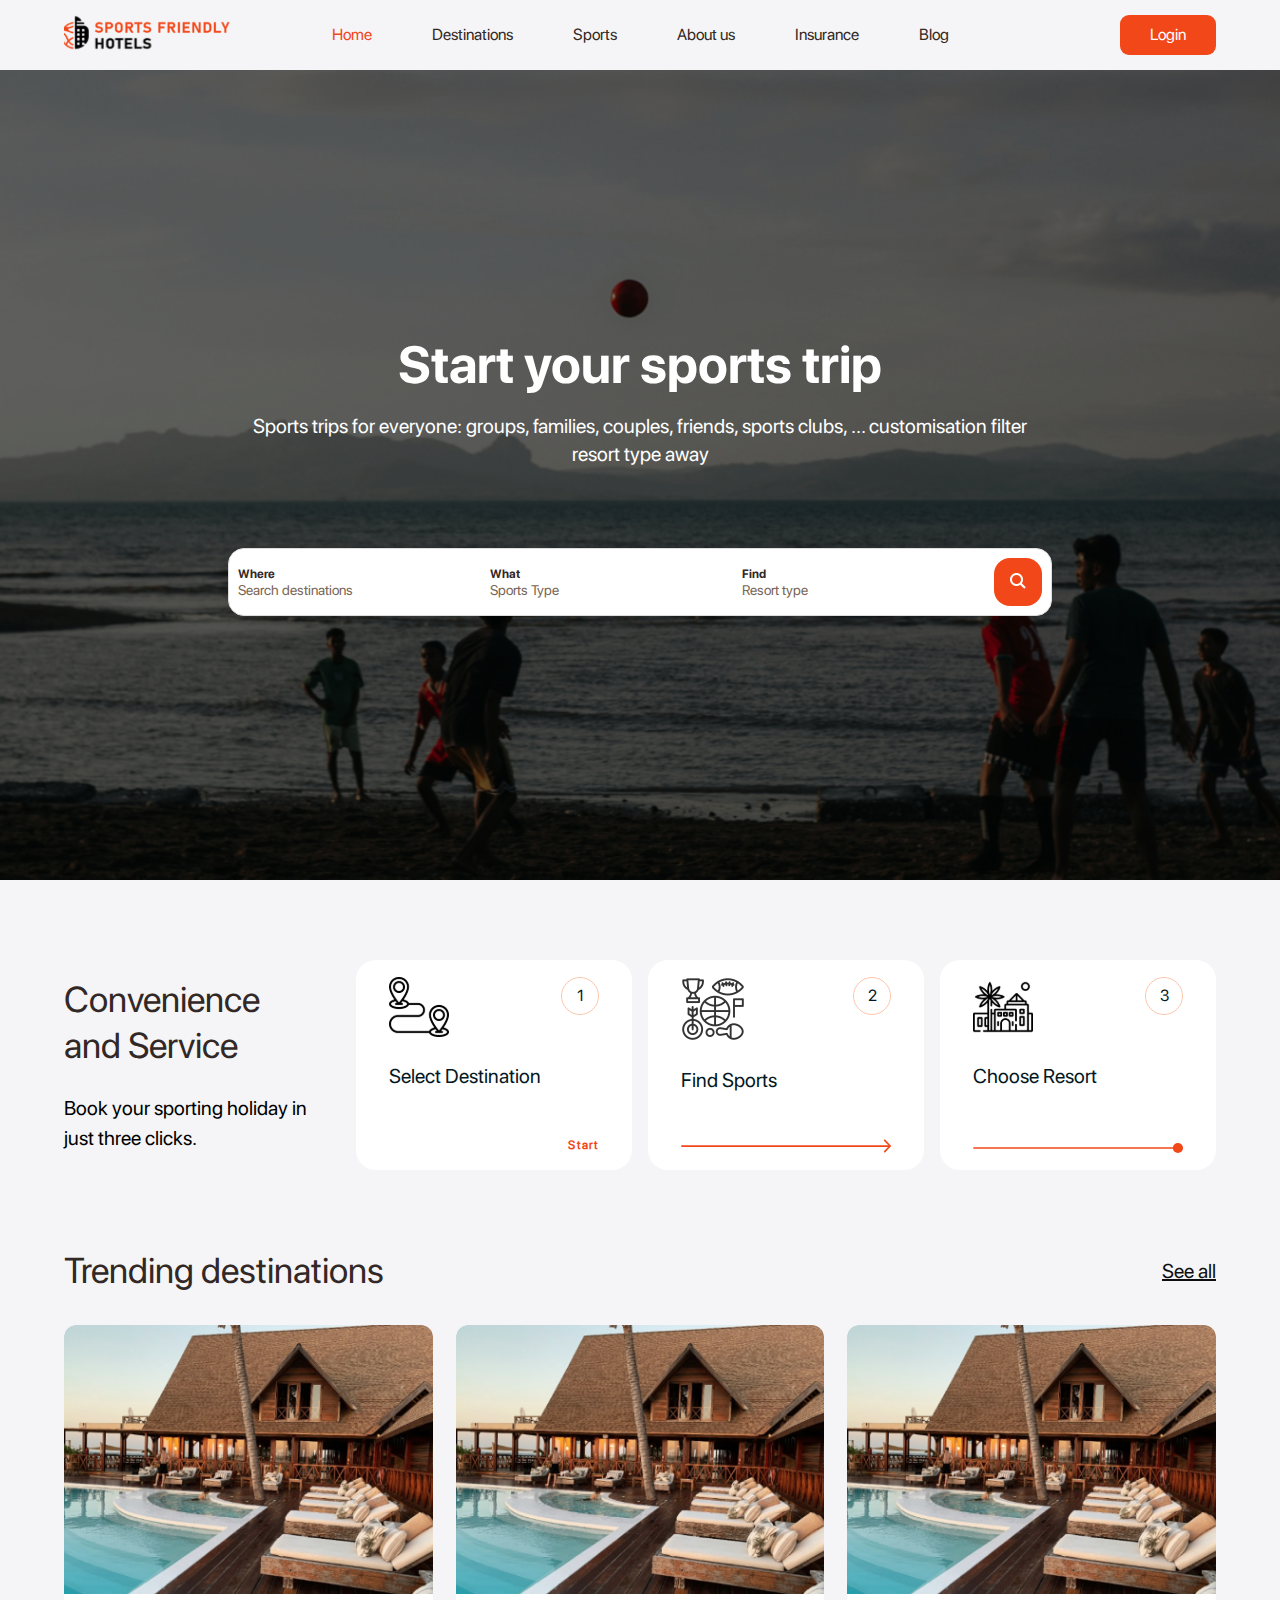
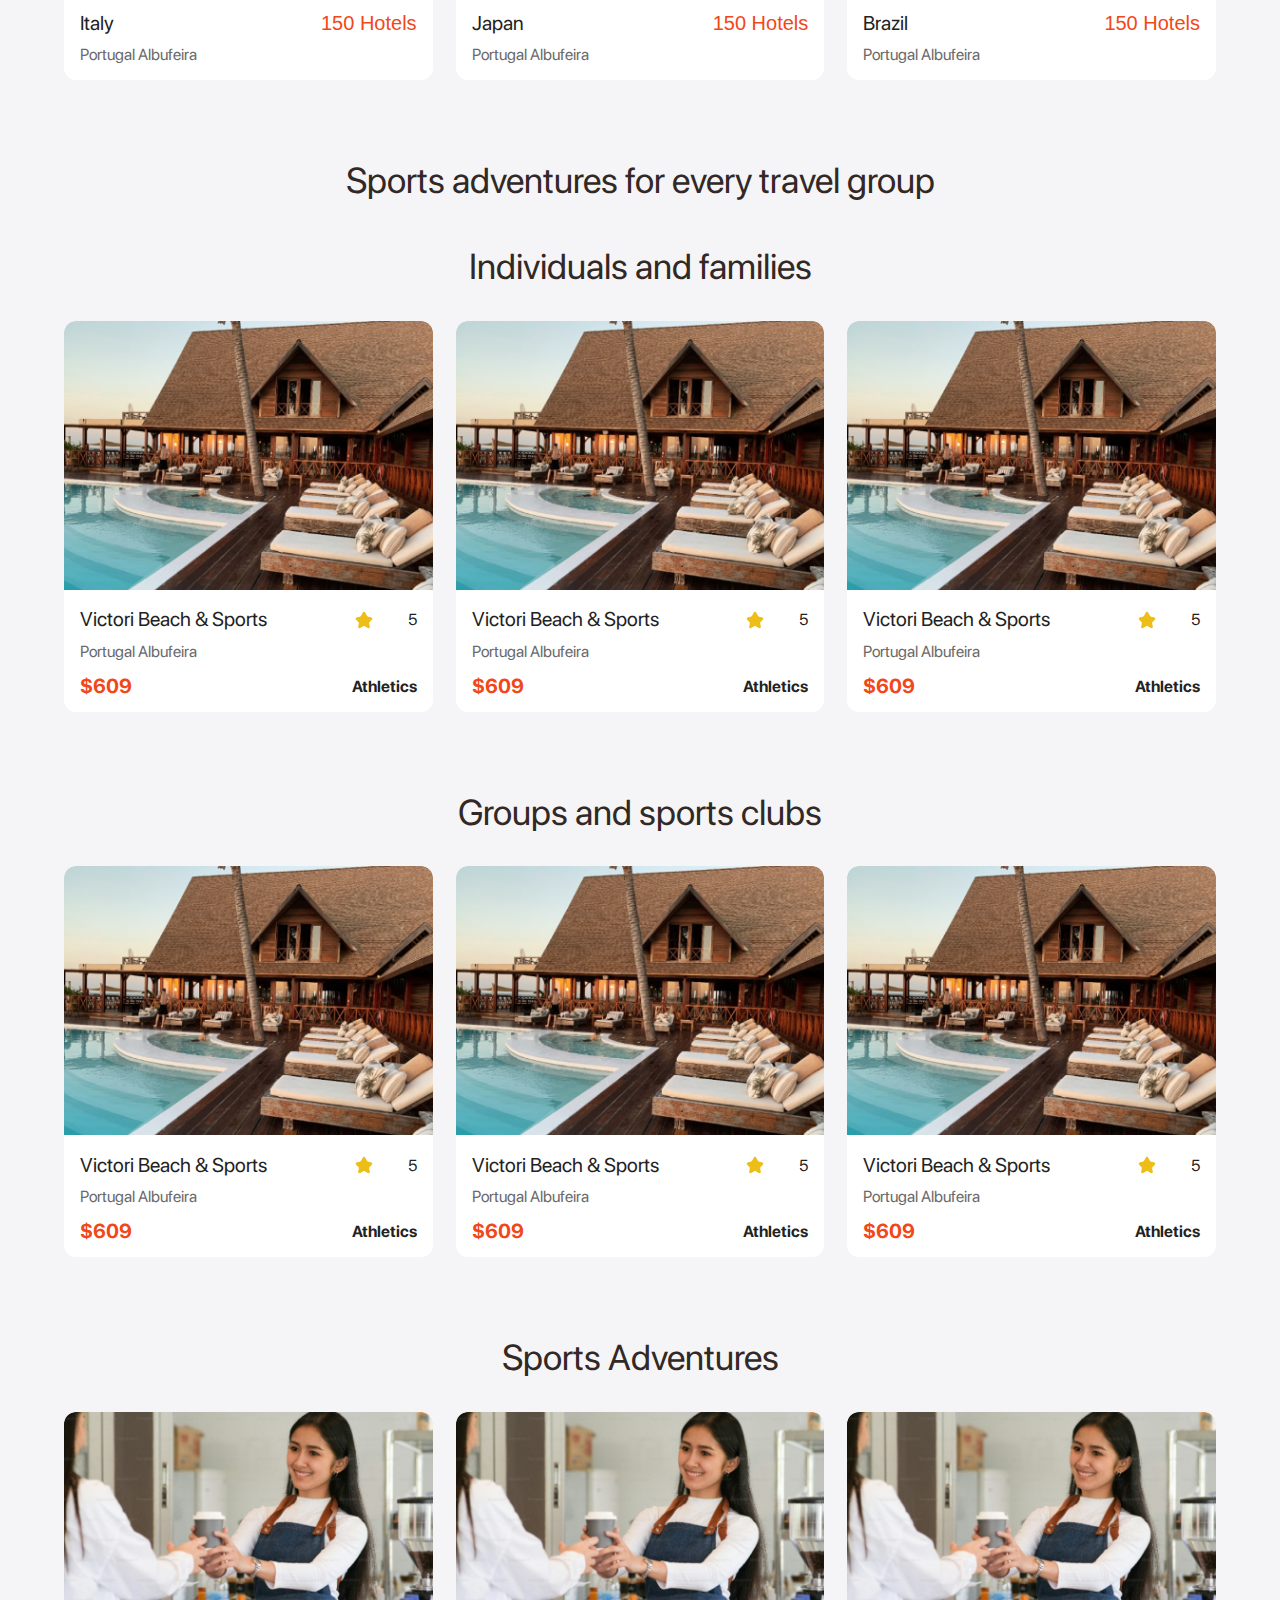
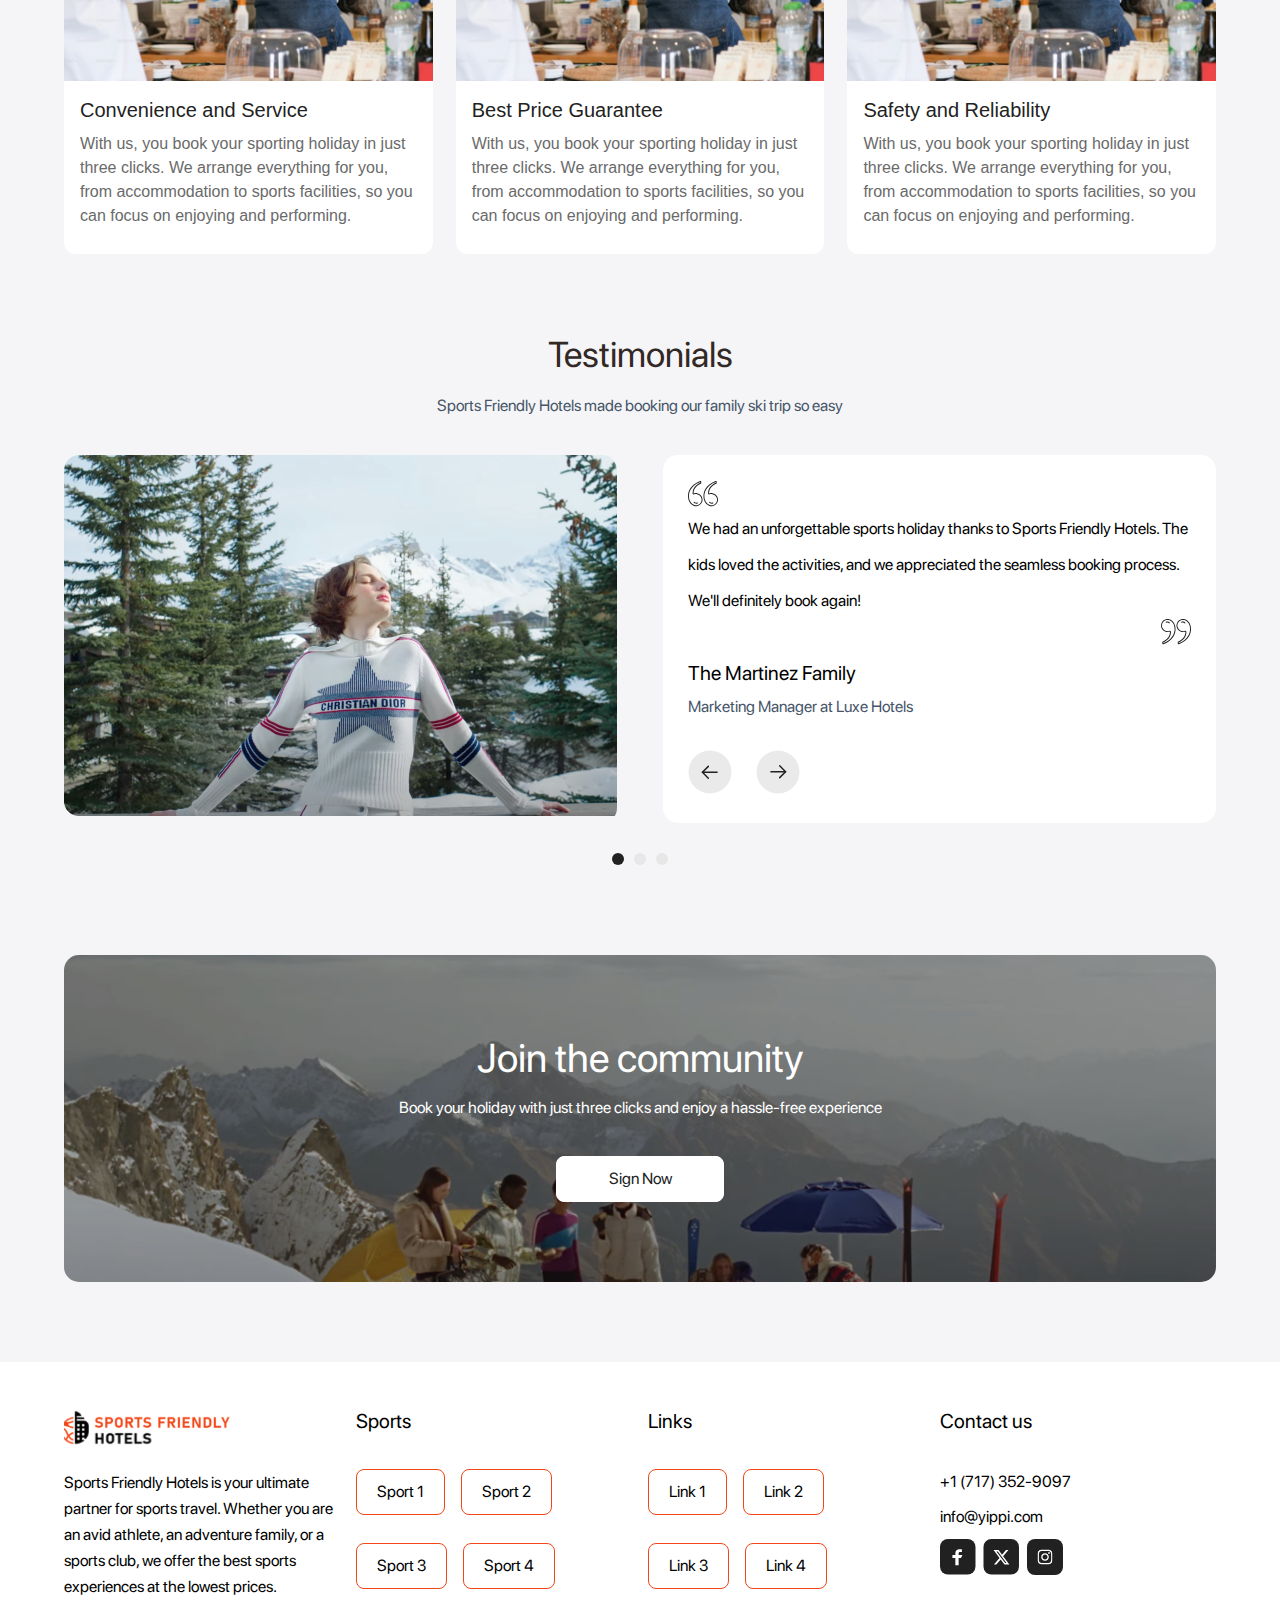
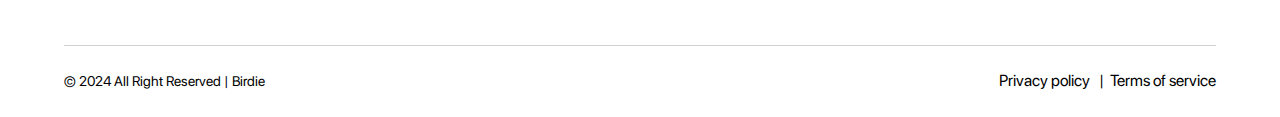
==== commit b0530da4: "Update index.html" ====
--- a/index.html
+++ b/index.html
@@ -15,9 +15,10 @@
       <ul>
         <li><a class="active" href="./index.html">Home</a></li>
         <li><a href="./search.html">Destinations</a></li>
-        <li><a href="#">Sports</a></li>
+        <li><a href="./concept.html">Sports</a></li>
         <li><a href="./about.html">About us</a></li>
-        <li><a href="#">Blog</a></li>
+        <li><a href="./insurance.html">Insurance</a></li>
+        <li><a href="./BookNow.html">Blog</a></li>
       </ul>
       <div class="login">
         <a href="./login.html">Login</a>
